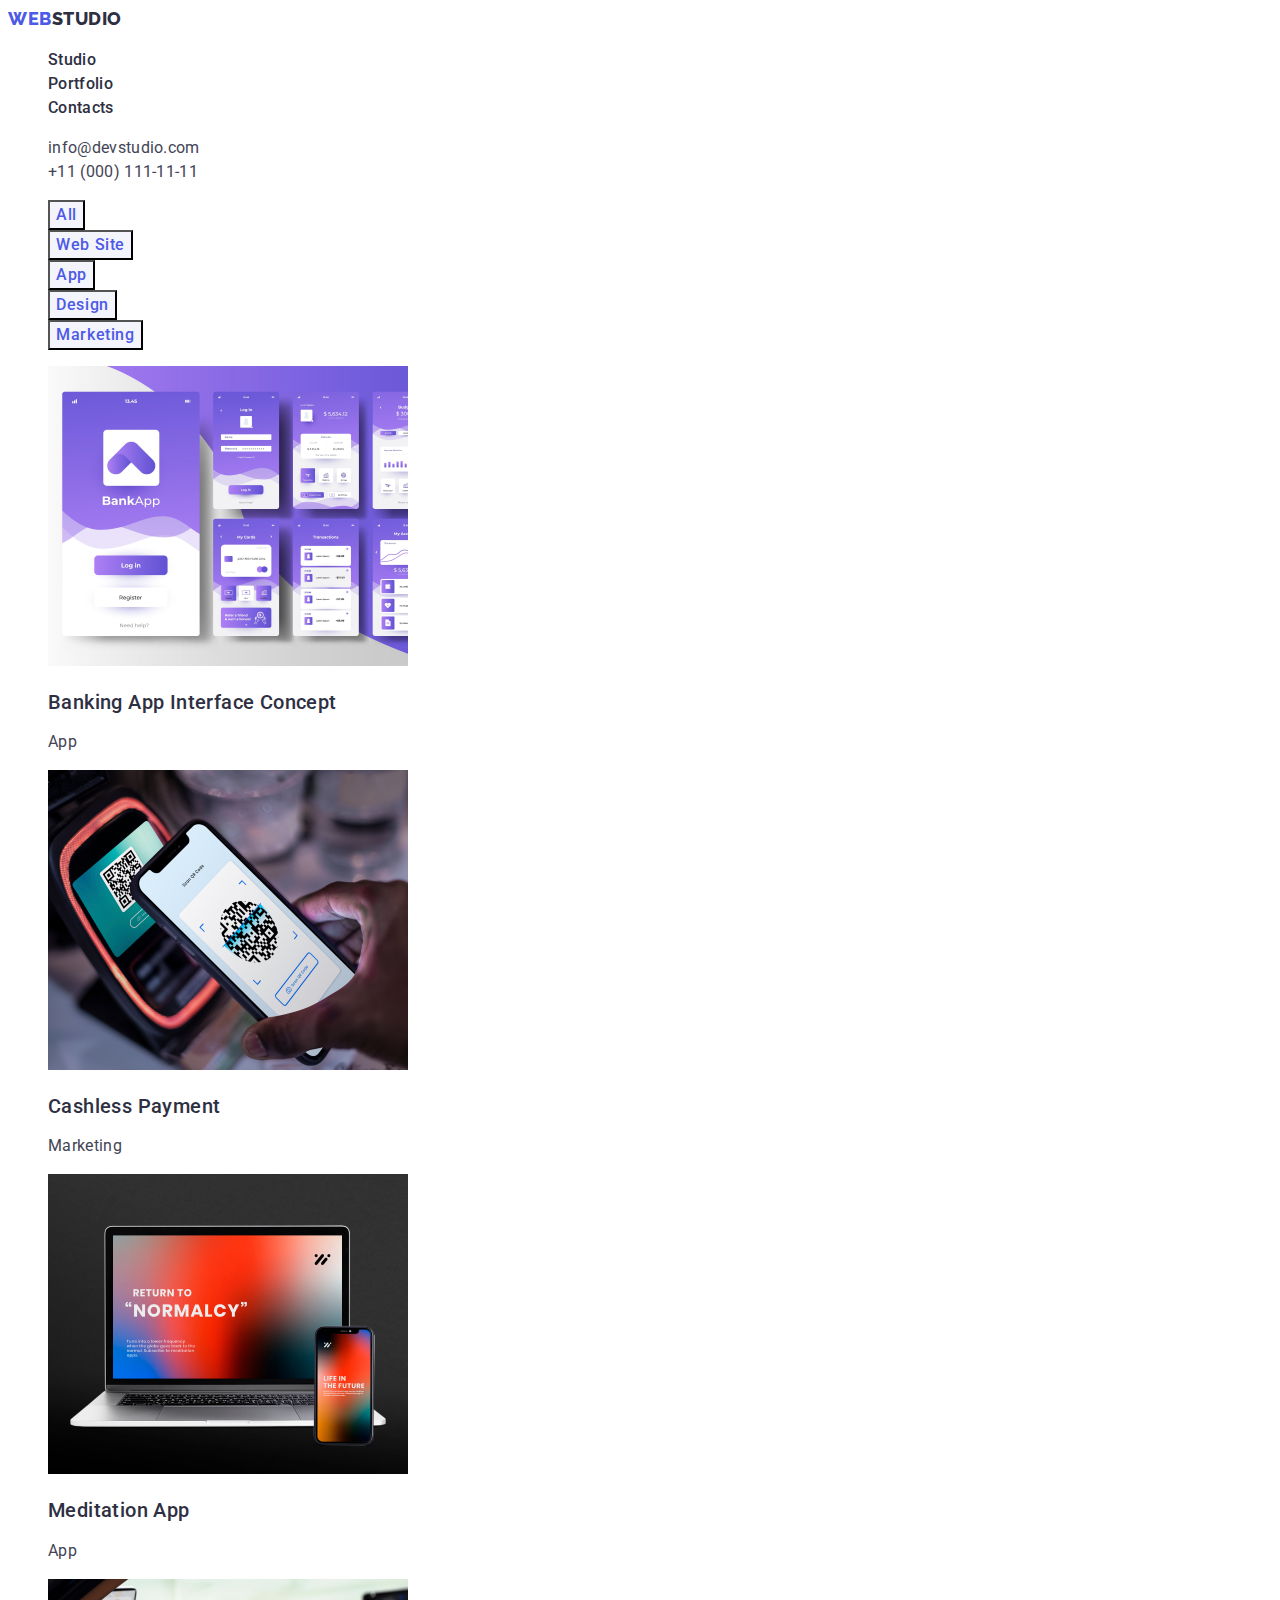
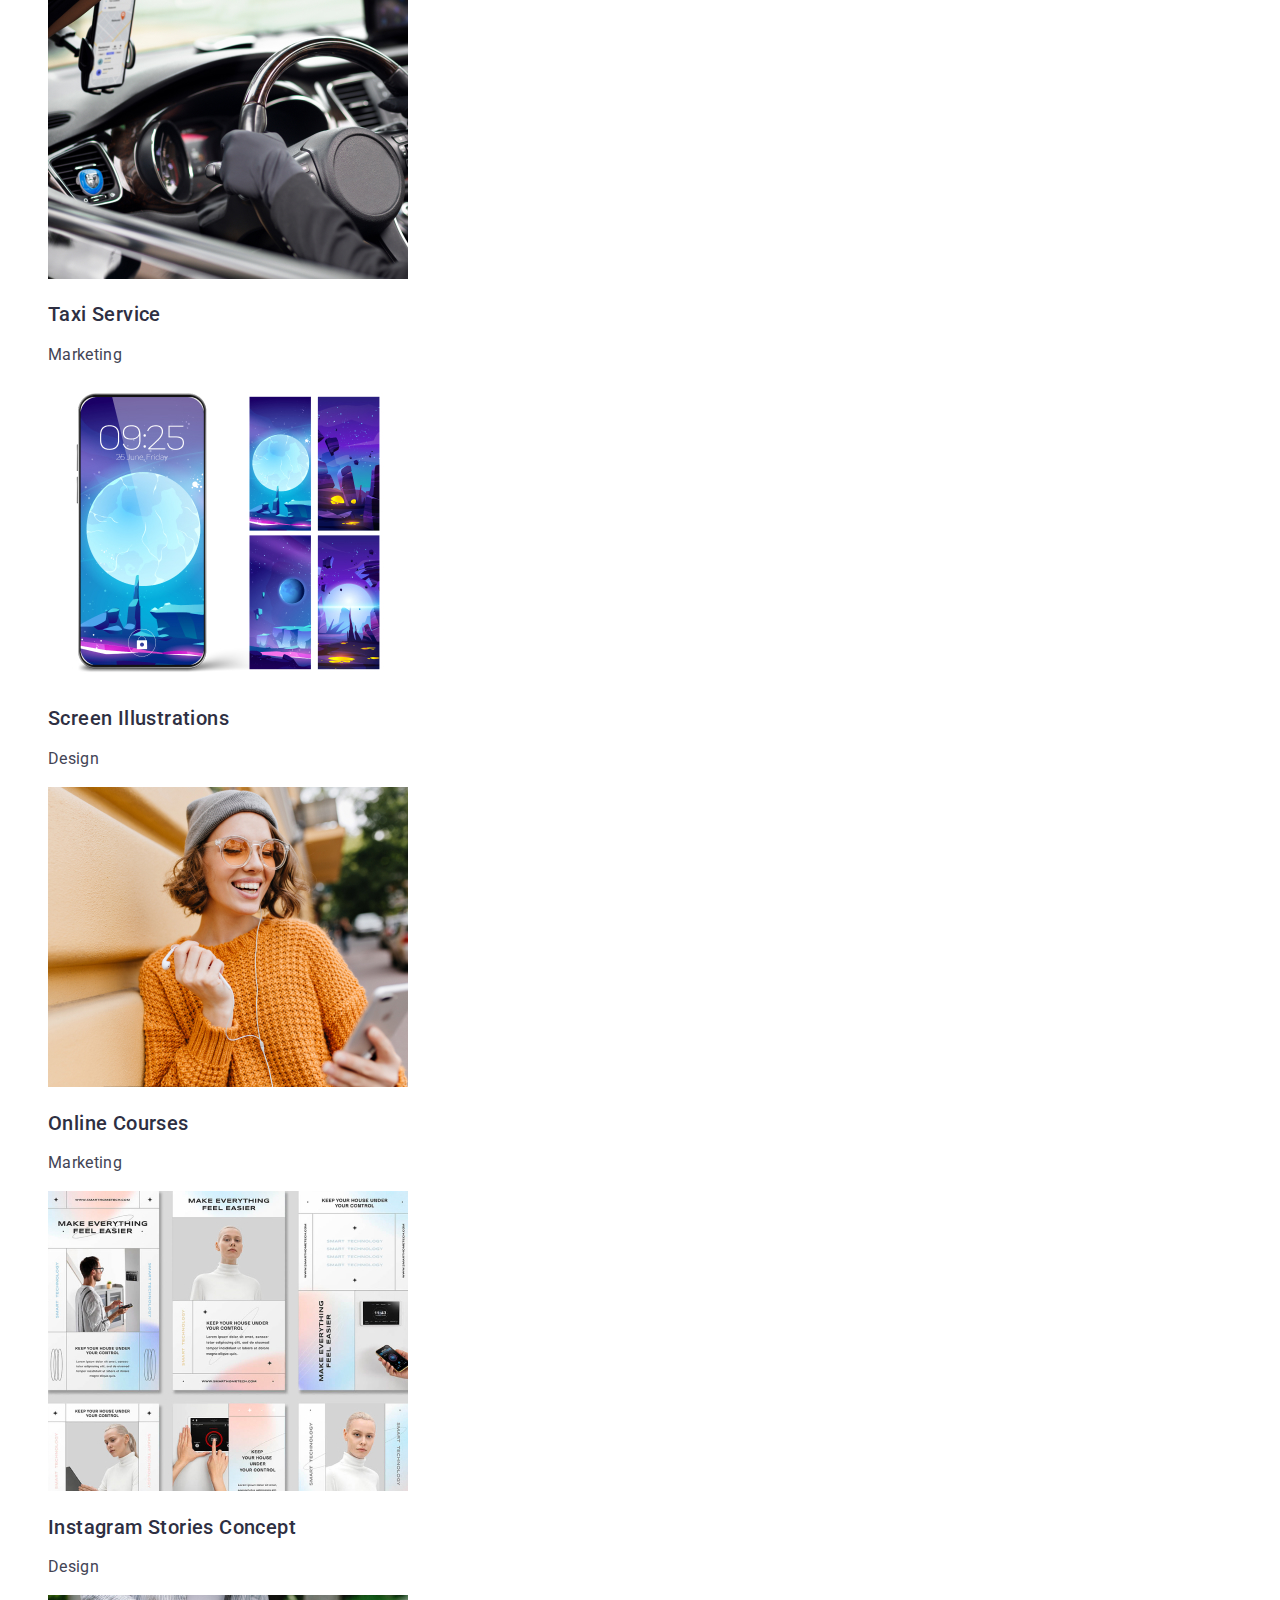
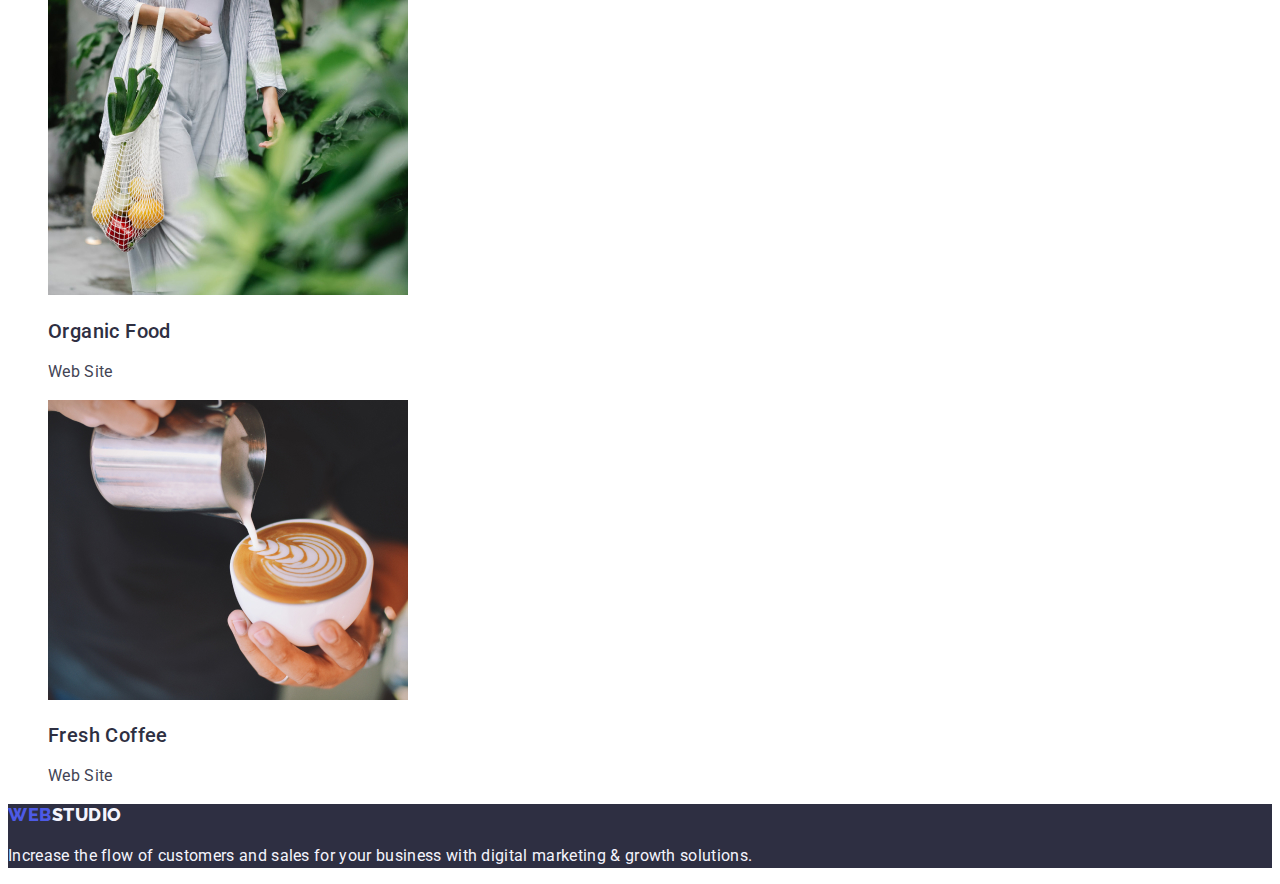
==== portfolio.html @ 681292bf "Initial commit" ====
<!DOCTYPE html>
<html lang="en">
  <head>
    <meta charset="UTF-8" />
    <meta http-equiv="X-UA-Compatible" content="IE=edge" />
    <meta name="viewport" content="width=device-width, initial-scale=1.0" />
    <title>Portfolio</title>
    <link rel="preconnect" href="https://fonts.googleapis.com" />
    <link rel="preconnect" href="https://fonts.gstatic.com" crossorigin />
    <link
      href="https://fonts.googleapis.com/css2?family=Raleway:wght@800&family=Roboto:wght@400;500;700&display=swap"
      rel="stylesheet"
    />
    <link rel="stylesheet" href="./css/styles.css" />
  </head>
  <body>
    <!-- Heder section -->
    <header class="header-section">
      <nav>
        <a class="link logo" href="./index.html">
          Web<span class="logo-color">Studio</span></a
        >
        <ul class="list">
          <li><a class="link nav-menu" href="./index.html">Studio</a></li>
          <li>
            <a class="link nav-menu" href="./portfolio.html">Portfolio</a>
          </li>
          <li><a class="link nav-menu" href="">Contacts</a></li>
        </ul>
      </nav>
      <address class="contacts">
        <ul class="list">
          <li>
            <a class="link contacts-link" href="mailto:info@devstudio.com"
              >info@devstudio.com</a
            >
          </li>
          <li>
            <a class="link contacts-link" href="tel:+110001111111"
              >+11 (000) 111-11-11</a
            >
          </li>
        </ul>
      </address>
    </header>
    <main>
      <section>
        <!-- Portfolio navigate -->
        <h1 hidden>Portfolio</h1>
        <ul class="list">
          <li><button class="btn" type="button">All</button></li>
          <li><button class="btn" type="button">Web Site</button></li>
          <li><button class="btn" type="button">App</button></li>
          <li><button class="btn" type="button">Design</button></li>
          <li><button class="btn" type="button">Marketing</button></li>
        </ul>
        <!-- Portfolio section 1 -->

        <ul class="list">
          <li class="portfolio-card">
            <a href="" class="link">
              <img
                src="./images/portfolio/banking-app.jpg"
                alt="Banking App Interface Concept"
                width="360"
                height="300"
              />
              <h2 class="text-sub">Banking App Interface Concept</h2>
              <p class="text-portfolio">App</p>
            </a>
          </li>
          <li class="portfolio-card">
            <a href="" class="link">
              <img
                src="./images/portfolio/cashless-payment.jpg"
                alt="Cashless Payment"
                width="360"
                height="300"
              />
              <h2 class="text-sub">Cashless Payment</h2>
              <p class="text-portfolio">Marketing</p>
            </a>
          </li>
          <li class="portfolio-card">
            <a href="" class="link">
              <img
                src="./images/portfolio/mediation-app.jpg"
                alt="Meditation App"
                width="360"
                height="300"
              />
              <h2 class="text-sub">Meditation App</h2>
              <p class="text-portfolio">App</p>
            </a>
          </li>

          <li class="portfolio-card">
            <a href="" class="link">
              <img
                src="./images/portfolio/taxi-service.jpg"
                alt="Taxi Service"
                width="360"
                height="300"
              />
              <h2 class="text-sub">Taxi Service</h2>
              <p class="text-portfolio">Marketing</p>
            </a>
          </li>
          <li class="portfolio-card">
            <a href="" class="link">
              <img
                src="./images/portfolio/screen-illustration.jpg"
                alt="Screen Illustrations"
                width="360"
                height="300"
              />
              <h2 class="text-sub">Screen Illustrations</h2>
              <p class="text-portfolio">Design</p>
            </a>
          </li>
          <li class="portfolio-card">
            <a href="" class="link">
              <img
                src="./images/portfolio/online-courses.jpg"
                alt="Online Courses"
                width="360"
                height="300"
              />
              <h2 class="text-sub">Online Courses</h2>
              <p class="text-portfolio">Marketing</p>
            </a>
          </li>

          <li class="portfolio-card">
            <a href="" class="link">
              <img
                src="./images/portfolio/instagram-concept.jpg"
                alt="Instagram Stories Concept"
                width="360"
                height="300"
              />
              <h2 class="text-sub">Instagram Stories Concept</h2>
              <p class="text-portfolio">Design</p>
            </a>
          </li>
          <li class="portfolio-card">
            <a href="" class="link">
              <img
                src="./images/portfolio/organic-food.jpg"
                alt="Organic Food"
                width="360"
                height="300"
              />
              <h2 class="text-sub">Organic Food</h2>
              <p class="text-portfolio">Web Site</p>
            </a>
          </li>
          <li class="portfolio-card">
            <a href="" class="link">
              <img
                src="./images/portfolio/fresh-coffee.jpg"
                alt="Fresh Coffee"
                width="360"
                height="300"
              />
              <h2 class="text-sub">Fresh Coffee</h2>
              <p class="text-portfolio">Web Site</p>
            </a>
          </li>
        </ul>
      </section>
    </main>
    <!-- Footer section -->
    <footer class="footer-section">
      <a class="link logo-footer" href="./index.html">
        Web<span class="logo-color-light">Studio</span></a
      >
      <p class="footer-text">
        Increase the flow of customers and sales for your business with digital
        marketing & growth solutions.
      </p>
    </footer>
  </body>
</html>
---- css/styles.css ----
:root {
  /* Colors */
  --color-iris: #4d5ae5;
  --color-ocean: #404bbf;
  --color-navy-blue: #2e2f42;
  --color-green: #31d0aa;
  --main-color-slate: #434455;
  --color-light-slate: #8e8f99;
  --color-cornflower: #e7e9fc;
  --color-cloud: #f4f4fd;
  --color-navy-blue-modal: #2e2f42;
  --color-grey: #2e2f42;
  --color-white: #ffffff;
  --color-dairy: #fcfcfc;
  /* Fonts */
  --main-font: "Roboto", sans-serif;
  --secondary-font: "Raleway", sans-serif;
  /* Others */
}
/* Basa styles */
body {
  font-family: var(--main-font);
  font-style: normal;
  font-weight: 400;
  font-size: 16px;
  line-height: 1.5;
  letter-spacing: 0.02em;
  color: var(--main-color-slate);
  background-color: var(--color-white);
}
.list {
  list-style: none;
}
.link,
.contacts {
  text-decoration: none;
  font-style: normal;
}
.logo {
  font-family: var(--secondary-font);

  font-weight: 800;
  font-size: 18px;
  line-height: 1.17;

  letter-spacing: 0.03em;
  text-transform: uppercase;
  color: var(--color-navy-blue);
}
.logo {
  color: var(--color-iris);
}
.logo-color {
  color: var(--color-navy-blue);
}

.text {
  font-weight: 700;
  font-size: 36px;
  line-height: 1.11;

  text-align: center;
  letter-spacing: 0.02em;
  text-transform: capitalize;

  color: var(--color-navy-blue);
}

.text-sub {
  font-weight: 500;
  font-size: 20px;
  line-height: 1.2;

  letter-spacing: 0.02em;

  color: var(--color-navy-blue);
}
/* Header styles */

.nav-menu {
  font-weight: 500;
  font-size: 16px;
  line-height: 1.5;
  letter-spacing: 0.02em;
  color: var(--color-navy-blue);
}
.nav-menu:hover,
.nav-menu:focus {
  color: var(--color-ocean);
}
.contacts-link {
  color: var(--main-color-slate);
}
.contacts-link:hover,
.contacts-link:focus {
  color: var(--color-ocean);
}
/* Hero section styles */
.hero {
  background-color: var(--color-navy-blue);
}
.main-title {
  font-weight: 700;
  font-size: 56px;
  line-height: 1.07;
  text-align: center;
  letter-spacing: 0.02em;
  color: var(--color-white);
}
.btn-main {
  font-family: "Roboto", sans-serif;

  font-weight: 500;
  font-size: 16px;
  line-height: 1.5;

  letter-spacing: 0.04em;

  color: var(--color-white);
  background: var(--color-iris);
  box-shadow: 0px 4px 4px rgba(0, 0, 0, 0.15);

  cursor: pointer;
}
.btn-main:hover,
.btn-main:focus {
  background-color: var(--color-ocean);
}
/* About section styles */

/* Gallery section styles */

/* Team section styles */
.team-section {
  background-color: var(--color-cloud);
}
.team-list {
  background-color: var(--color-white);
  box-shadow: 0px 1px 6px rgba(46, 47, 66, 0.08),
    0px 1px 1px rgba(46, 47, 66, 0.16), 0px 2px 1px rgba(46, 47, 66, 0.08);
}
/* Portfolio navigate styles */
.btn {
  background: var(--color-cloud);

  font-family: "Roboto", sans-serif;
  font-weight: 500;
  font-size: 16px;
  line-height: 1.5;

  text-align: center;
  letter-spacing: 0.04em;

  color: var(--color-iris);
}
.btn:hover,
.btn:focus {
  background: var(--color-ocean);
  box-shadow: 0px 3px 1px rgba(0, 0, 0, 0.1), 0px 2px 1px rgba(0, 0, 0, 0.08),
    0px 2px 2px rgba(0, 0, 0, 0.12);

  font-weight: 500;
  font-size: 16px;
  line-height: 1.5;

  text-align: center;
  letter-spacing: 0.04em;

  color: var(--color-white);
  cursor: pointer;
}
/* Portfolio sections styles */
.text-portfolio {
  font-size: 16px;
  line-height: 1.5;
  letter-spacing: 0.02em;
  color: var(--main-color-slate);
}
.portfolio-card {
  background: var(--color-white);
}
/* Footer section styles */
.footer-section {
  background-color: var(--color-navy-blue);
}
.logo-footer {
  font-family: "Raleway", sans-serif;

  font-weight: 800;
  font-size: 18px;
  line-height: 1.17;

  letter-spacing: 0.03em;
  text-transform: uppercase;

  color: var(--color-iris);
}
.footer-text,
.logo-color-light {
  color: var(--color-cloud);
}
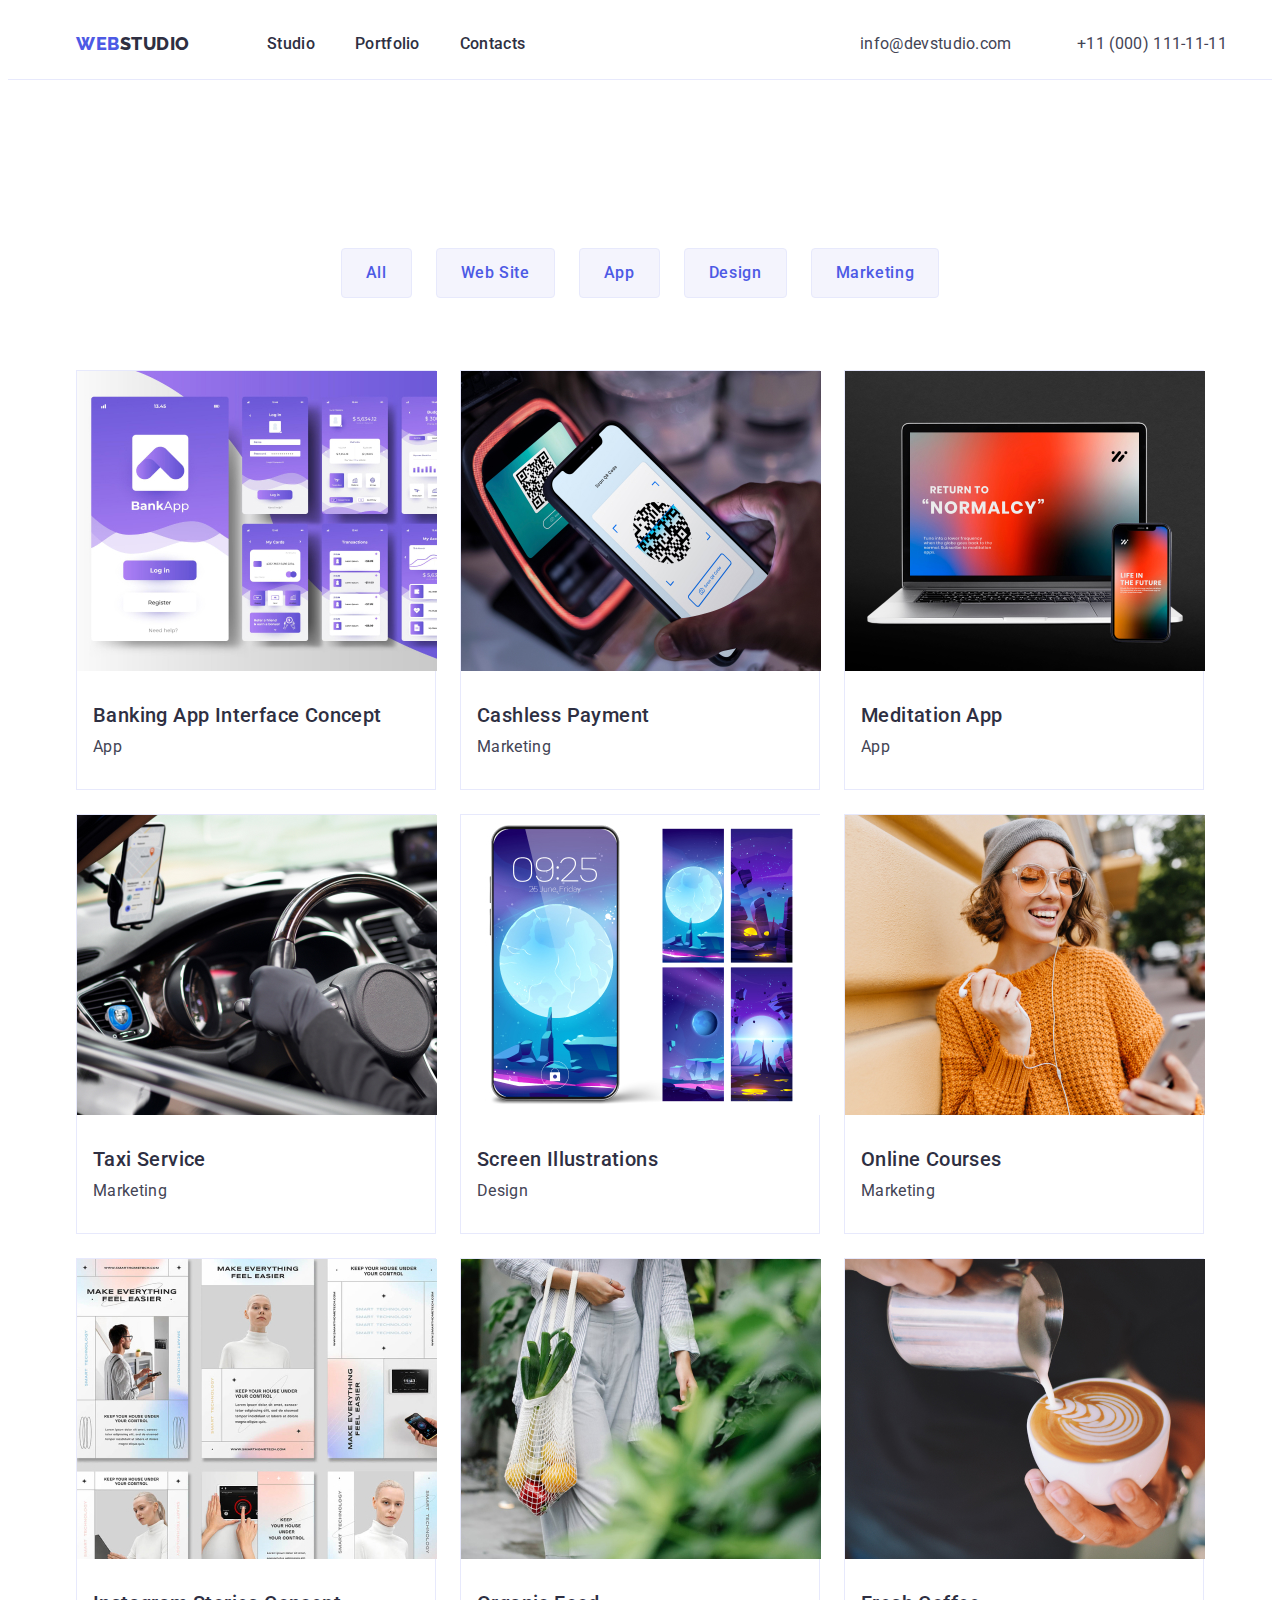
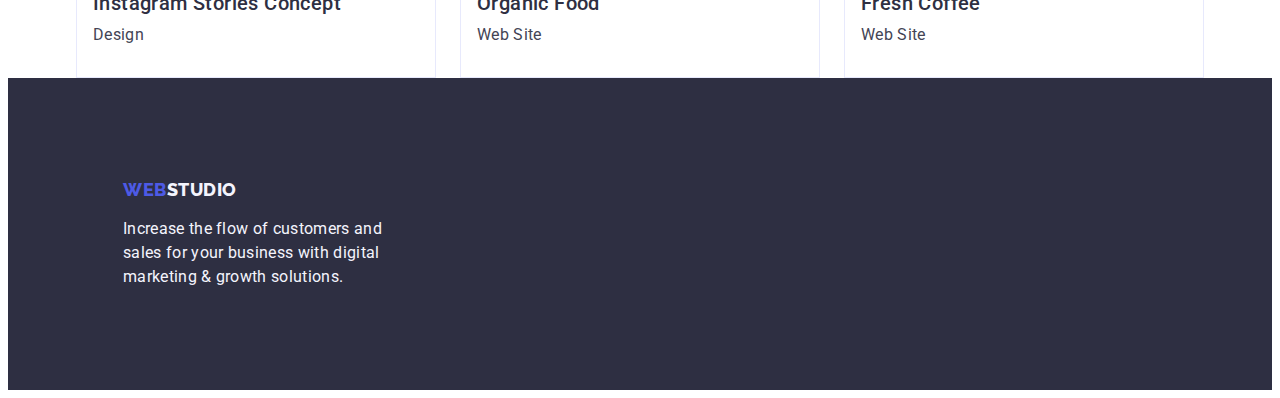
==== commit 14717510: "box.css" ====
--- a/portfolio.html
+++ b/portfolio.html
@@ -5,6 +5,13 @@
     <meta http-equiv="X-UA-Compatible" content="IE=edge" />
     <meta name="viewport" content="width=device-width, initial-scale=1.0" />
     <title>Portfolio</title>
+    <link
+      rel="stylesheet"
+      href="https://cdnjs.cloudflare.com/ajax/libs/modern-normalize/1.1.0/modern-normalize.min.css"
+      integrity="sha512-wpPYUAdjBVSE4KJnH1VR1HeZfpl1ub8YT/NKx4PuQ5NmX2tKuGu6U/JRp5y+Y8XG2tV+wKQpNHVUX03MfMFn9Q=="
+      crossorigin="anonymous"
+      referrerpolicy="no-referrer"
+    />
     <link rel="preconnect" href="https://fonts.googleapis.com" />
     <link rel="preconnect" href="https://fonts.gstatic.com" crossorigin />
     <link
@@ -16,169 +23,192 @@
   <body>
     <!-- Heder section -->
     <header class="header-section">
-      <nav>
-        <a class="link logo" href="./index.html">
-          Web<span class="logo-color">Studio</span></a
-        >
-        <ul class="list">
-          <li><a class="link nav-menu" href="./index.html">Studio</a></li>
-          <li>
-            <a class="link nav-menu" href="./portfolio.html">Portfolio</a>
-          </li>
-          <li><a class="link nav-menu" href="">Contacts</a></li>
-        </ul>
-      </nav>
-      <address class="contacts">
-        <ul class="list">
-          <li>
-            <a class="link contacts-link" href="mailto:info@devstudio.com"
-              >info@devstudio.com</a
-            >
-          </li>
-          <li>
-            <a class="link contacts-link" href="tel:+110001111111"
-              >+11 (000) 111-11-11</a
-            >
-          </li>
-        </ul>
-      </address>
+      <div class="container heder-container">
+        <nav class="navigation">
+          <a class="link logo" href="./index.html">
+            Web<span class="logo-color">Studio</span></a
+          >
+          <ul class="list nav-list">
+            <li><a class="link nav-menu" href="./index.html">Studio</a></li>
+            <li>
+              <a class="link nav-menu" href="./portfolio.html">Portfolio</a>
+            </li>
+            <li><a class="link nav-menu" href="">Contacts</a></li>
+          </ul>
+        </nav>
+        <address class="contacts">
+          <ul class="list">
+            <li>
+              <a
+                class="link contacts-link mail"
+                href="mailto:info@devstudio.com"
+                >info@devstudio.com</a
+              >
+            </li>
+            <li>
+              <a class="link contacts-link phone" href="tel:+110001111111"
+                >+11 (000) 111-11-11</a
+              >
+            </li>
+          </ul>
+        </address>
+      </div>
     </header>
     <main>
       <section>
         <!-- Portfolio navigate -->
-        <h1 hidden>Portfolio</h1>
-        <ul class="list">
-          <li><button class="btn" type="button">All</button></li>
-          <li><button class="btn" type="button">Web Site</button></li>
-          <li><button class="btn" type="button">App</button></li>
-          <li><button class="btn" type="button">Design</button></li>
-          <li><button class="btn" type="button">Marketing</button></li>
-        </ul>
-        <!-- Portfolio section 1 -->
-
-        <ul class="list">
-          <li class="portfolio-card">
-            <a href="" class="link">
-              <img
-                src="./images/portfolio/banking-app.jpg"
-                alt="Banking App Interface Concept"
-                width="360"
-                height="300"
-              />
-              <h2 class="text-sub">Banking App Interface Concept</h2>
-              <p class="text-portfolio">App</p>
-            </a>
-          </li>
-          <li class="portfolio-card">
-            <a href="" class="link">
-              <img
-                src="./images/portfolio/cashless-payment.jpg"
-                alt="Cashless Payment"
-                width="360"
-                height="300"
-              />
-              <h2 class="text-sub">Cashless Payment</h2>
-              <p class="text-portfolio">Marketing</p>
-            </a>
-          </li>
-          <li class="portfolio-card">
-            <a href="" class="link">
-              <img
-                src="./images/portfolio/mediation-app.jpg"
-                alt="Meditation App"
-                width="360"
-                height="300"
-              />
-              <h2 class="text-sub">Meditation App</h2>
-              <p class="text-portfolio">App</p>
-            </a>
-          </li>
-
-          <li class="portfolio-card">
-            <a href="" class="link">
-              <img
-                src="./images/portfolio/taxi-service.jpg"
-                alt="Taxi Service"
-                width="360"
-                height="300"
-              />
-              <h2 class="text-sub">Taxi Service</h2>
-              <p class="text-portfolio">Marketing</p>
-            </a>
-          </li>
-          <li class="portfolio-card">
-            <a href="" class="link">
-              <img
-                src="./images/portfolio/screen-illustration.jpg"
-                alt="Screen Illustrations"
-                width="360"
-                height="300"
-              />
-              <h2 class="text-sub">Screen Illustrations</h2>
-              <p class="text-portfolio">Design</p>
-            </a>
-          </li>
-          <li class="portfolio-card">
-            <a href="" class="link">
-              <img
-                src="./images/portfolio/online-courses.jpg"
-                alt="Online Courses"
-                width="360"
-                height="300"
-              />
-              <h2 class="text-sub">Online Courses</h2>
-              <p class="text-portfolio">Marketing</p>
-            </a>
-          </li>
-
-          <li class="portfolio-card">
-            <a href="" class="link">
-              <img
-                src="./images/portfolio/instagram-concept.jpg"
-                alt="Instagram Stories Concept"
-                width="360"
-                height="300"
-              />
-              <h2 class="text-sub">Instagram Stories Concept</h2>
-              <p class="text-portfolio">Design</p>
-            </a>
-          </li>
-          <li class="portfolio-card">
-            <a href="" class="link">
-              <img
-                src="./images/portfolio/organic-food.jpg"
-                alt="Organic Food"
-                width="360"
-                height="300"
-              />
-              <h2 class="text-sub">Organic Food</h2>
-              <p class="text-portfolio">Web Site</p>
-            </a>
-          </li>
-          <li class="portfolio-card">
-            <a href="" class="link">
-              <img
-                src="./images/portfolio/fresh-coffee.jpg"
-                alt="Fresh Coffee"
-                width="360"
-                height="300"
-              />
-              <h2 class="text-sub">Fresh Coffee</h2>
-              <p class="text-portfolio">Web Site</p>
-            </a>
-          </li>
-        </ul>
+        <div class="container">
+          <h1 hidden>Portfolio</h1>
+          <ul class="list buttons-group">
+            <li><button class="btn" type="button">All</button></li>
+            <li><button class="btn" type="button">Web Site</button></li>
+            <li><button class="btn" type="button">App</button></li>
+            <li><button class="btn" type="button">Design</button></li>
+            <li><button class="btn" type="button">Marketing</button></li>
+          </ul>
+          <!-- Portfolio section 1 -->
+          <ul class="list card-set">
+            <li class="portfolio-card">
+              <a href="" class="link">
+                <img
+                  src="./images/portfolio/banking-app.jpg"
+                  alt="Banking App Interface Concept"
+                  width="360"
+                  height="300"
+                />
+                <div class="portfolio-item">
+                  <h2 class="text-sub">Banking App Interface Concept</h2>
+                  <p class="text-portfolio">App</p>
+                </div>
+              </a>
+            </li>
+            <li class="portfolio-card">
+              <a href="" class="link">
+                <img
+                  src="./images/portfolio/cashless-payment.jpg"
+                  alt="Cashless Payment"
+                  width="360"
+                  height="300"
+                />
+                <div class="portfolio-item">
+                  <h2 class="text-sub">Cashless Payment</h2>
+                  <p class="text-portfolio">Marketing</p>
+                </div>
+              </a>
+            </li>
+            <li class="portfolio-card">
+              <a href="" class="link">
+                <img
+                  src="./images/portfolio/mediation-app.jpg"
+                  alt="Meditation App"
+                  width="360"
+                  height="300"
+                />
+                <div class="portfolio-item">
+                  <h2 class="text-sub">Meditation App</h2>
+                  <p class="text-portfolio">App</p>
+                </div>
+              </a>
+            </li>
+            <li class="portfolio-card">
+              <a href="" class="link">
+                <img
+                  src="./images/portfolio/taxi-service.jpg"
+                  alt="Taxi Service"
+                  width="360"
+                  height="300"
+                />
+                <div class="portfolio-item">
+                  <h2 class="text-sub">Taxi Service</h2>
+                  <p class="text-portfolio">Marketing</p>
+                </div>
+              </a>
+            </li>
+            <li class="portfolio-card">
+              <a href="" class="link">
+                <img
+                  src="./images/portfolio/screen-illustration.jpg"
+                  alt="Screen Illustrations"
+                  width="360"
+                  height="300"
+                />
+                <div class="portfolio-item">
+                  <h2 class="text-sub">Screen Illustrations</h2>
+                  <p class="text-portfolio">Design</p>
+                </div>
+              </a>
+            </li>
+            <li class="portfolio-card">
+              <a href="" class="link">
+                <img
+                  src="./images/portfolio/online-courses.jpg"
+                  alt="Online Courses"
+                  width="360"
+                  height="300"
+                />
+                <div class="portfolio-item">
+                  <h2 class="text-sub">Online Courses</h2>
+                  <p class="text-portfolio">Marketing</p>
+                </div>
+              </a>
+            </li>
+            <li class="portfolio-card">
+              <a href="" class="link">
+                <img
+                  src="./images/portfolio/instagram-concept.jpg"
+                  alt="Instagram Stories Concept"
+                  width="360"
+                  height="300"
+                />
+                <div class="portfolio-item">
+                  <h2 class="text-sub">Instagram Stories Concept</h2>
+                  <p class="text-portfolio">Design</p>
+                </div>
+              </a>
+            </li>
+            <li class="portfolio-card">
+              <a href="" class="link">
+                <img
+                  src="./images/portfolio/organic-food.jpg"
+                  alt="Organic Food"
+                  width="360"
+                  height="300"
+                />
+                <div class="portfolio-item">
+                  <h2 class="text-sub">Organic Food</h2>
+                  <p class="text-portfolio">Web Site</p>
+                </div>
+              </a>
+            </li>
+            <li class="portfolio-card">
+              <a href="" class="link">
+                <img
+                  src="./images/portfolio/fresh-coffee.jpg"
+                  alt="Fresh Coffee"
+                  width="360"
+                  height="300"
+                />
+                <div class="portfolio-item">
+                  <h2 class="text-sub">Fresh Coffee</h2>
+                  <p class="text-portfolio">Web Site</p>
+                </div>
+              </a>
+            </li>
+          </ul>
+        </div>
       </section>
     </main>
     <!-- Footer section -->
     <footer class="footer-section">
-      <a class="link logo-footer" href="./index.html">
-        Web<span class="logo-color-light">Studio</span></a
-      >
-      <p class="footer-text">
-        Increase the flow of customers and sales for your business with digital
-        marketing & growth solutions.
-      </p>
+      <div class="container">
+        <a class="link logo-footer" href="./index.html">
+          Web<span class="logo-color-light">Studio</span></a
+        >
+        <p class="footer-text">
+          Increase the flow of customers and sales for your business with
+          digital marketing & growth solutions.
+        </p>
+      </div>
     </footer>
   </body>
 </html>
--- a/css/styles.css
+++ b/css/styles.css
@@ -1,3 +1,11 @@
+html {
+  box-sizing: border-box;
+}
+*,
+*::before,
+*::after {
+  box-sizing: inherit;
+}
 :root {
   /* Colors */
   --color-iris: #4d5ae5;
@@ -16,6 +24,8 @@
   --main-font: "Roboto", sans-serif;
   --secondary-font: "Raleway", sans-serif;
   /* Others */
+  --indent: 24px;
+  --items: 4;
 }
 /* Basa styles */
 body {
@@ -28,13 +38,45 @@
   color: var(--main-color-slate);
   background-color: var(--color-white);
 }
+h1,
+h2,
+h3,
+h4,
+h5,
+h6,
+p {
+  margin: 0;
+}
+img {
+  display: block;
+}
 .list {
   list-style: none;
+  padding: 0;
+  margin: 0;
+  display: flex;
+  gap: 24px;
 }
 .link,
 .contacts {
   text-decoration: none;
   font-style: normal;
+  display: block;
+}
+button {
+  cursor: pointer;
+}
+.header-section {
+  border-bottom: 1px solid var(--color-cornflower);
+  height: 72px;
+}
+.heder-container {
+  display: flex;
+  align-items: center;
+}
+.navigation {
+  display: flex;
+  align-items: center;
 }
 .logo {
   font-family: var(--secondary-font);
@@ -45,15 +87,18 @@
 
   letter-spacing: 0.03em;
   text-transform: uppercase;
-  color: var(--color-navy-blue);
-}
-.logo {
   color: var(--color-iris);
+  width: 115px;
+  margin-top: 22px 0 26px 0;
 }
 .logo-color {
   color: var(--color-navy-blue);
 }
-
+.container {
+  width: 1158px;
+  padding: 0 15px;
+  margin: 0 auto;
+}
 .text {
   font-weight: 700;
   font-size: 36px;
@@ -64,6 +109,7 @@
   text-transform: capitalize;
 
   color: var(--color-navy-blue);
+  margin-bottom: 72px;
 }
 
 .text-sub {
@@ -74,9 +120,15 @@
   letter-spacing: 0.02em;
 
   color: var(--color-navy-blue);
+  margin-bottom: 8px;
 }
 /* Header styles */
-
+.nav-list {
+  width: 261px;
+  height: 24px;
+  margin: 24px 0 24px 76px;
+  gap: 40px;
+}
 .nav-menu {
   font-weight: 500;
   font-size: 16px;
@@ -95,9 +147,24 @@
 .contacts-link:focus {
   color: var(--color-ocean);
 }
+.mail {
+  width: 153px;
+  height: 24px;
+  margin: 24px 0 24px 332px;
+}
+.phone {
+  width: 151px;
+  height: 24px;
+  margin: 24px 0 24px 40px;
+}
 /* Hero section styles */
 .hero {
   background-color: var(--color-navy-blue);
+  height: 600px;
+  margin-bottom: 120px;
+}
+.hero-container {
+  padding: 188px 0;
 }
 .main-title {
   font-weight: 700;
@@ -106,40 +173,79 @@
   text-align: center;
   letter-spacing: 0.02em;
   color: var(--color-white);
+  width: 496px;
+
+  margin: 0 auto;
+  margin-bottom: 48px;
 }
 .btn-main {
   font-family: "Roboto", sans-serif;
-
-  font-weight: 500;
-  font-size: 16px;
-  line-height: 1.5;
-
+  font-weight: 500;
+  font-size: 16px;
+  line-height: 1.5;
   letter-spacing: 0.04em;
-
   color: var(--color-white);
   background: var(--color-iris);
   box-shadow: 0px 4px 4px rgba(0, 0, 0, 0.15);
-
   cursor: pointer;
+
+  min-width: 169px;
+  min-height: 56px;
+  padding: 16px 32px;
+  border-radius: 4px;
+  display: flex;
+  flex-direction: row;
+  align-items: flex-start;
+  gap: 10px;
+  margin: 0 auto;
 }
 .btn-main:hover,
 .btn-main:focus {
   background-color: var(--color-ocean);
 }
 /* About section styles */
-
+.section {
+  padding-bottom: 120px;
+}
 /* Gallery section styles */
 
 /* Team section styles */
 .team-section {
   background-color: var(--color-cloud);
+  padding-top: 120px;
+}
+.card-set {
+    display: flex;
+  flex-wrap: wrap;
+  gap: var(--indent);
+  
 }
 .team-list {
   background-color: var(--color-white);
   box-shadow: 0px 1px 6px rgba(46, 47, 66, 0.08),
     0px 1px 1px rgba(46, 47, 66, 0.16), 0px 2px 1px rgba(46, 47, 66, 0.08);
-}
+  border-radius: 0px 0px 4px 4px;
+  padding: 0px 0px 32px;
+flex-basis: calc: (100% - var(--indent) * var(--items)-1) / var(--items);
+
+}
+ 
+.team-information {
+  margin: 32px 16px 0;
+  display: flex;
+flex-direction: column;
+justify-content: center;
+align-items: center;
+}
+
 /* Portfolio navigate styles */
+.buttons-group {
+   display: flex;
+flex-direction: row;
+justify-content: center;
+align-items: center;
+padding: 168px 0 72px;
+}
 .btn {
   background: var(--color-cloud);
 
@@ -152,6 +258,11 @@
   letter-spacing: 0.04em;
 
   color: var(--color-iris);
+  
+padding: 12px 24px;
+border: 1px solid var(--color-cornflower);
+border-radius: 4px;
+
 }
 .btn:hover,
 .btn:focus {
@@ -178,6 +289,13 @@
 }
 .portfolio-card {
   background: var(--color-white);
+  flex-basis: calc: (100% - var(--indent) * var(--items)-1) / var(--items);
+width: 360px;
+height: 420px;
+border: 1px solid #E7E9FC;
+}
+.portfolio-item {
+  padding: 32px 0 32px 16px;
 }
 /* Footer section styles */
 .footer-section {
@@ -199,3 +317,16 @@
 .logo-color-light {
   color: var(--color-cloud);
 }
+.footer-section {
+  height: 312px;
+  display: flex;
+flex-direction: row;
+align-items: center;
+  padding: 0 100px;
+}
+.logo-footer {
+  margin-bottom: 16px;
+}
+.footer-text {
+  width: 264px;
+}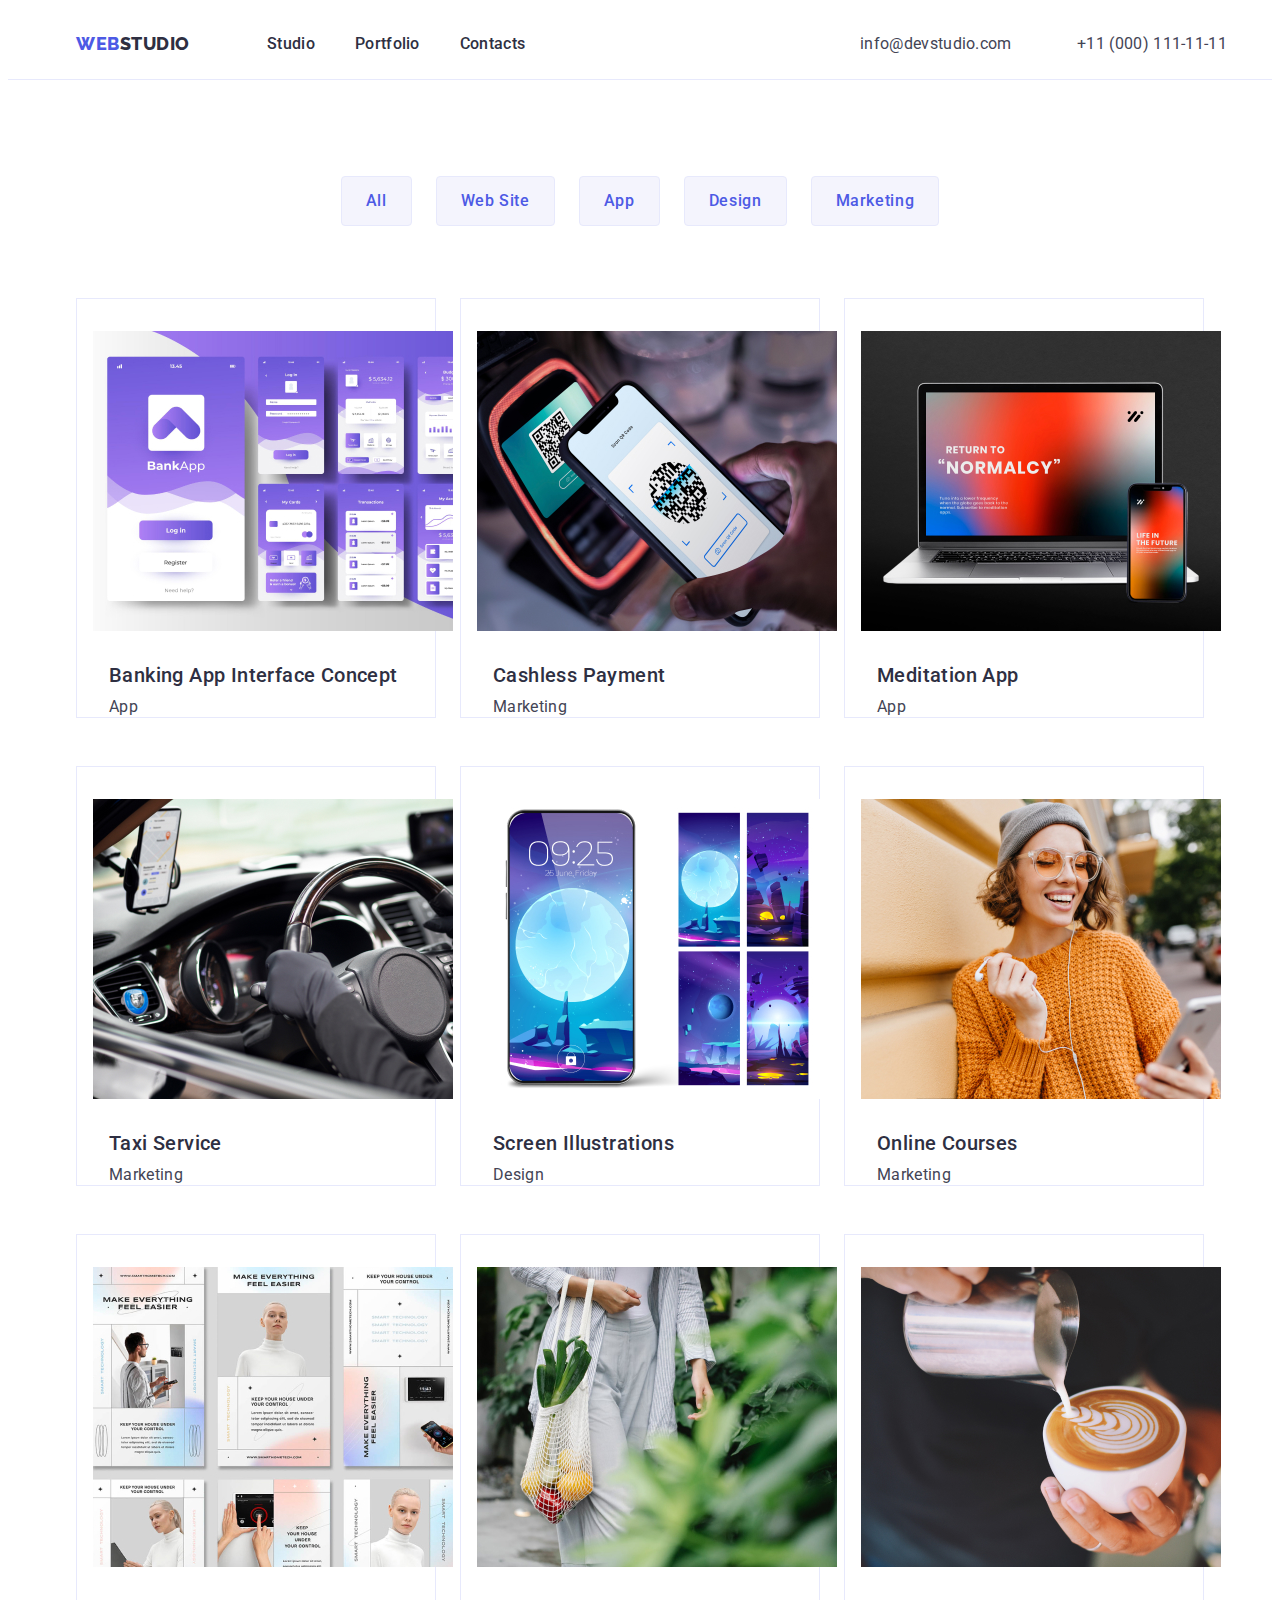
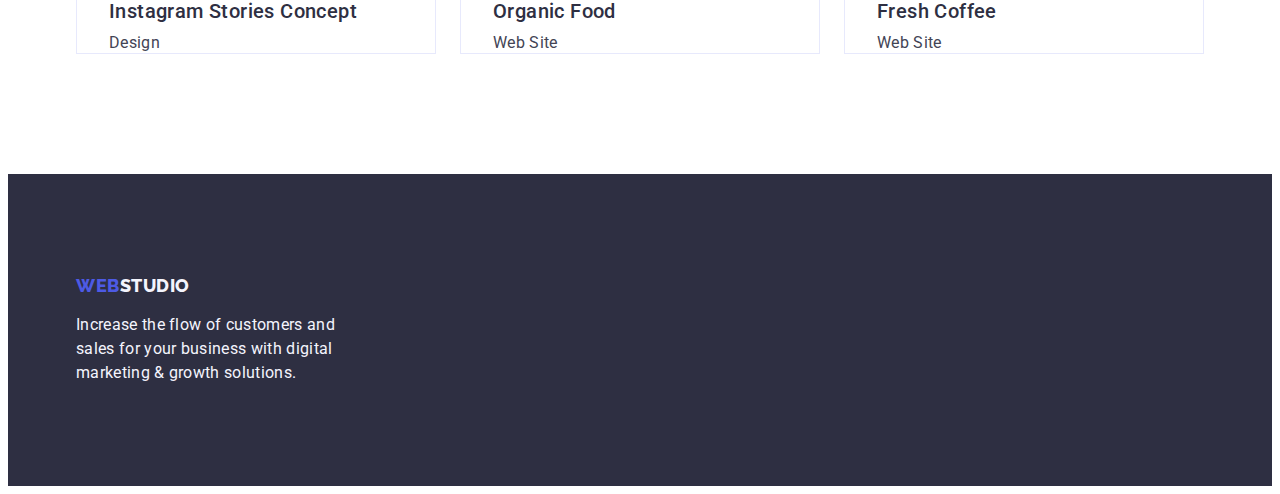
==== commit 90515ae2: "box-styles.css" ====
--- a/portfolio.html
+++ b/portfolio.html
@@ -55,7 +55,7 @@
       </div>
     </header>
     <main>
-      <section>
+      <section class="portfolio-section">
         <!-- Portfolio navigate -->
         <div class="container">
           <h1 hidden>Portfolio</h1>
--- a/css/styles.css
+++ b/css/styles.css
@@ -57,6 +57,8 @@
   display: flex;
   gap: 24px;
 }
+.about-list {
+  flex-basis: calc: (100% - var(--indent) * var(--items)-1) / var(--items);}
 .link,
 .contacts {
   text-decoration: none;
@@ -89,7 +91,8 @@
   text-transform: uppercase;
   color: var(--color-iris);
   width: 115px;
-  margin-top: 22px 0 26px 0;
+  padding: 24px 0;
+  margin-right: 76px;
 }
 .logo-color {
   color: var(--color-navy-blue);
@@ -126,7 +129,7 @@
 .nav-list {
   width: 261px;
   height: 24px;
-  margin: 24px 0 24px 76px;
+  margin: 24px 0;
   gap: 40px;
 }
 .nav-menu {
@@ -135,6 +138,7 @@
   line-height: 1.5;
   letter-spacing: 0.02em;
   color: var(--color-navy-blue);
+  margin-right: 0;
 }
 .nav-menu:hover,
 .nav-menu:focus {
@@ -161,11 +165,9 @@
 .hero {
   background-color: var(--color-navy-blue);
   height: 600px;
-  margin-bottom: 120px;
-}
-.hero-container {
-  padding: 188px 0;
-}
+    padding: 188px 0;
+}
+
 .main-title {
   font-weight: 700;
   font-size: 56px;
@@ -173,7 +175,7 @@
   text-align: center;
   letter-spacing: 0.02em;
   color: var(--color-white);
-  width: 496px;
+  max-width: 496px;
 
   margin: 0 auto;
   margin-bottom: 48px;
@@ -189,14 +191,13 @@
   box-shadow: 0px 4px 4px rgba(0, 0, 0, 0.15);
   cursor: pointer;
 
+  display: block;
   min-width: 169px;
-  min-height: 56px;
+  height: 56px;
   padding: 16px 32px;
   border-radius: 4px;
-  display: flex;
-  flex-direction: row;
-  align-items: flex-start;
-  gap: 10px;
+  border: none;
+
   margin: 0 auto;
 }
 .btn-main:hover,
@@ -205,19 +206,23 @@
 }
 /* About section styles */
 .section {
-  padding-bottom: 120px;
+  padding: 120px 0;
 }
 /* Gallery section styles */
-
+.gallery-images {
+
+}
 /* Team section styles */
 .team-section {
   background-color: var(--color-cloud);
   padding-top: 120px;
 }
+
 .card-set {
     display: flex;
   flex-wrap: wrap;
   gap: var(--indent);
+  row-gap: 48px;
   
 }
 .team-list {
@@ -231,20 +236,20 @@
 }
  
 .team-information {
-  margin: 32px 16px 0;
+padding: 32px 16px;
   display: flex;
 flex-direction: column;
 justify-content: center;
-align-items: center;
-}
-
-/* Portfolio navigate styles */
+text-align: center;
+}
+
+/* /* Portfolio navigate styles */
 .buttons-group {
    display: flex;
 flex-direction: row;
 justify-content: center;
 align-items: center;
-padding: 168px 0 72px;
+margin-bottom: 72px;
 }
 .btn {
   background: var(--color-cloud);
@@ -279,8 +284,12 @@
 
   color: var(--color-white);
   cursor: pointer;
+  border: 1px solid transparent;
 }
 /* Portfolio sections styles */
+.portfolio-section {
+  padding: 96px 0 120px;
+}
 .text-portfolio {
   font-size: 16px;
   line-height: 1.5;
@@ -293,6 +302,7 @@
 width: 360px;
 height: 420px;
 border: 1px solid #E7E9FC;
+padding: 32px 16px;
 }
 .portfolio-item {
   padding: 32px 0 32px 16px;
@@ -322,10 +332,11 @@
   display: flex;
 flex-direction: row;
 align-items: center;
-  padding: 0 100px;
+  padding: 100px 0;
 }
 .logo-footer {
   margin-bottom: 16px;
+  display: inline-block; 
 }
 .footer-text {
   width: 264px;
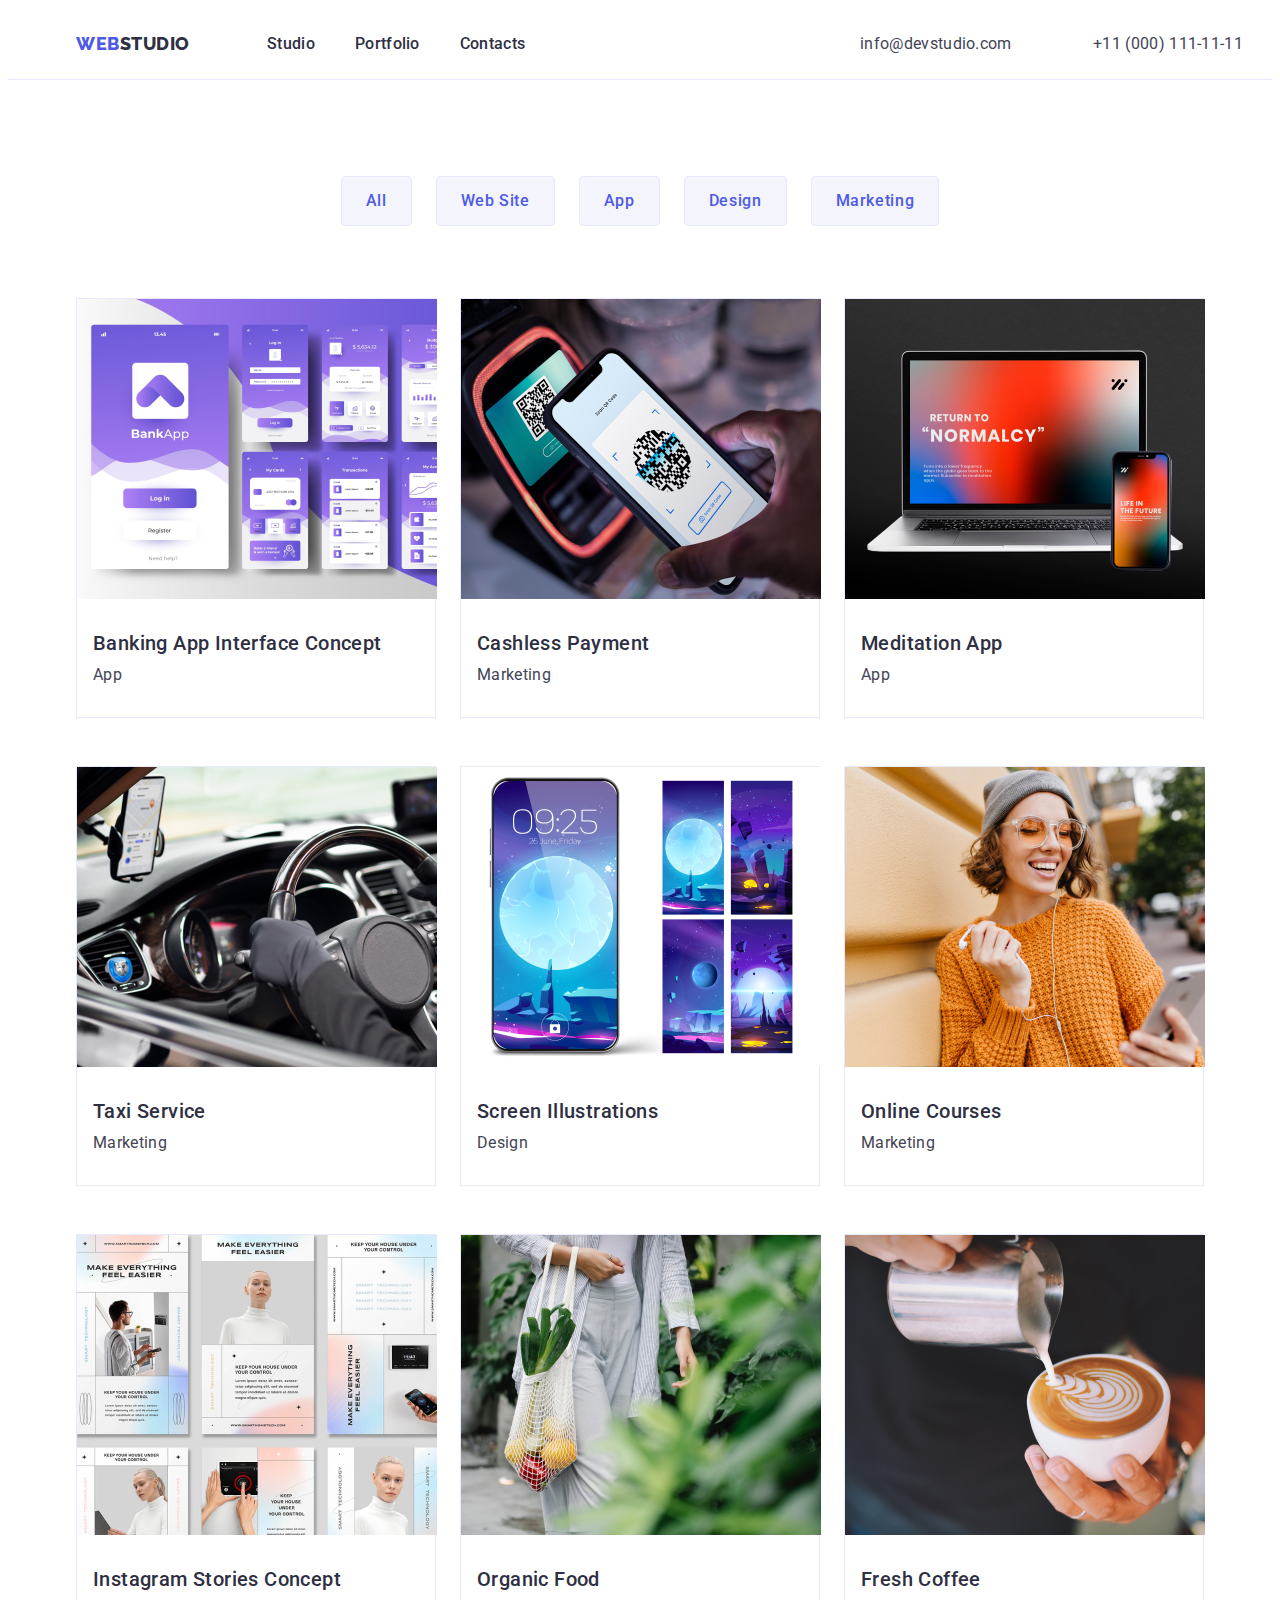
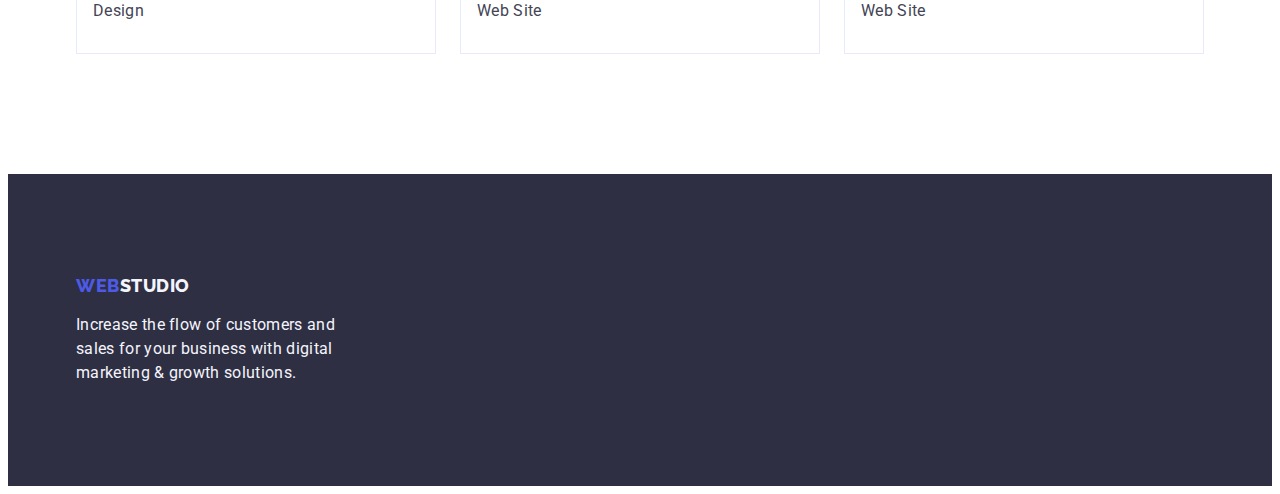
==== commit 6d6ffcb0: "container-styles.css" ====
--- a/portfolio.html
+++ b/portfolio.html
@@ -37,7 +37,7 @@
           </ul>
         </nav>
         <address class="contacts">
-          <ul class="list">
+          <ul class="list contacts-list">
             <li>
               <a
                 class="link contacts-link mail"
--- a/css/styles.css
+++ b/css/styles.css
@@ -58,7 +58,8 @@
   gap: 24px;
 }
 .about-list {
-  flex-basis: calc: (100% - var(--indent) * var(--items)-1) / var(--items);}
+  flex-basis: calc((100% - (var(--items) -1) * var(--indent)) / var(--items));
+}
 .link,
 .contacts {
   text-decoration: none;
@@ -128,8 +129,8 @@
 /* Header styles */
 .nav-list {
   width: 261px;
-  height: 24px;
-  margin: 24px 0;
+
+  padding: 24px 0;
   gap: 40px;
 }
 .nav-menu {
@@ -143,6 +144,9 @@
 .nav-menu:hover,
 .nav-menu:focus {
   color: var(--color-ocean);
+}
+.contacts-list {
+  gap: 40px;
 }
 .contacts-link {
   color: var(--main-color-slate);
@@ -165,7 +169,7 @@
 .hero {
   background-color: var(--color-navy-blue);
   height: 600px;
-    padding: 188px 0;
+  padding: 188px 0;
 }
 
 .main-title {
@@ -209,9 +213,7 @@
   padding: 120px 0;
 }
 /* Gallery section styles */
-.gallery-images {
-
-}
+
 /* Team section styles */
 .team-section {
   background-color: var(--color-cloud);
@@ -219,11 +221,11 @@
 }
 
 .card-set {
-    display: flex;
+  display: flex;
   flex-wrap: wrap;
   gap: var(--indent);
+  gap: 24px;
   row-gap: 48px;
-  
 }
 .team-list {
   background-color: var(--color-white);
@@ -231,25 +233,24 @@
     0px 1px 1px rgba(46, 47, 66, 0.16), 0px 2px 1px rgba(46, 47, 66, 0.08);
   border-radius: 0px 0px 4px 4px;
   padding: 0px 0px 32px;
-flex-basis: calc: (100% - var(--indent) * var(--items)-1) / var(--items);
-
-}
- 
+  flex-basis: calc((100% - var(--indent) * (var(--items) -1)) / var(--items));
+}
+
 .team-information {
-padding: 32px 16px;
-  display: flex;
-flex-direction: column;
-justify-content: center;
-text-align: center;
+  padding: 32px 16px;
+  display: flex;
+  flex-direction: column;
+  justify-content: center;
+  text-align: center;
 }
 
 /* /* Portfolio navigate styles */
 .buttons-group {
-   display: flex;
-flex-direction: row;
-justify-content: center;
-align-items: center;
-margin-bottom: 72px;
+  display: flex;
+  flex-direction: row;
+  justify-content: center;
+  align-items: center;
+  margin-bottom: 72px;
 }
 .btn {
   background: var(--color-cloud);
@@ -263,11 +264,10 @@
   letter-spacing: 0.04em;
 
   color: var(--color-iris);
-  
-padding: 12px 24px;
-border: 1px solid var(--color-cornflower);
-border-radius: 4px;
-
+
+  padding: 12px 24px;
+  border: 1px solid var(--color-cornflower);
+  border-radius: 4px;
 }
 .btn:hover,
 .btn:focus {
@@ -298,14 +298,13 @@
 }
 .portfolio-card {
   background: var(--color-white);
-  flex-basis: calc: (100% - var(--indent) * var(--items)-1) / var(--items);
-width: 360px;
-height: 420px;
-border: 1px solid #E7E9FC;
-padding: 32px 16px;
+  flex-basis: calc((100% - var(--indent) * (var(--items) -1)) / var(--items));
+  width: 360px;
+  height: 420px;
+  border: 1px solid var(--color-cornflower);
 }
 .portfolio-item {
-  padding: 32px 0 32px 16px;
+  padding: 32px 16px;
 }
 /* Footer section styles */
 .footer-section {
@@ -330,14 +329,14 @@
 .footer-section {
   height: 312px;
   display: flex;
-flex-direction: row;
-align-items: center;
+  flex-direction: row;
+  align-items: center;
   padding: 100px 0;
 }
 .logo-footer {
   margin-bottom: 16px;
-  display: inline-block; 
+  display: inline-block;
 }
 .footer-text {
   width: 264px;
-}+}
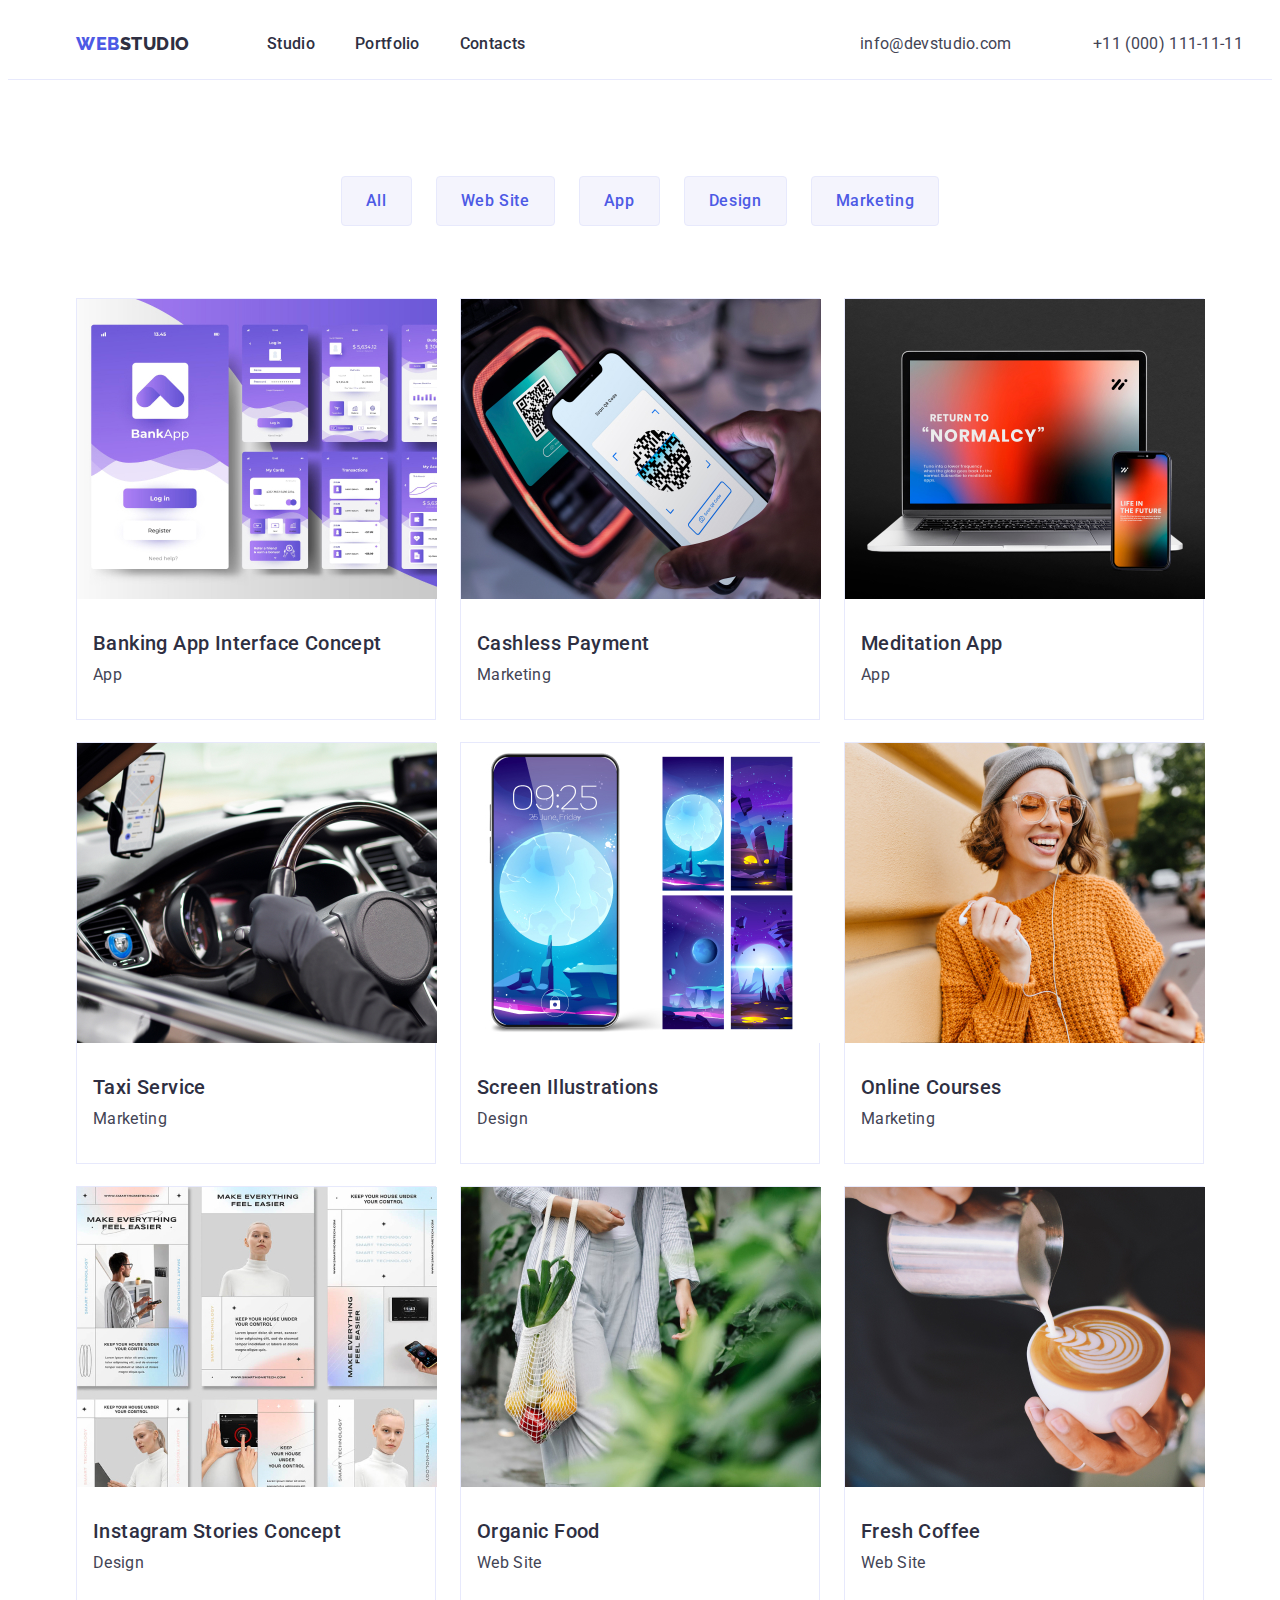
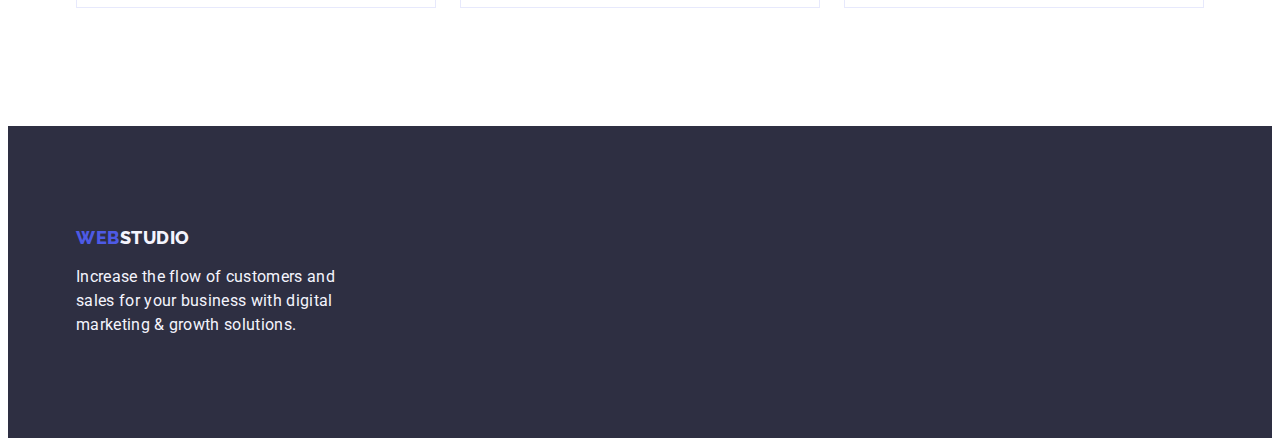
==== commit ce9a9603: "Summary (requared)" ====
--- a/portfolio.html
+++ b/portfolio.html
@@ -69,7 +69,7 @@
           <!-- Portfolio section 1 -->
           <ul class="list card-set">
             <li class="portfolio-card">
-              <a href="" class="link">
+              <a href="" class="link card-design">
                 <img
                   src="./images/portfolio/banking-app.jpg"
                   alt="Banking App Interface Concept"
@@ -83,7 +83,7 @@
               </a>
             </li>
             <li class="portfolio-card">
-              <a href="" class="link">
+              <a href="" class="link card-design">
                 <img
                   src="./images/portfolio/cashless-payment.jpg"
                   alt="Cashless Payment"
@@ -97,7 +97,7 @@
               </a>
             </li>
             <li class="portfolio-card">
-              <a href="" class="link">
+              <a href="" class="link card-design">
                 <img
                   src="./images/portfolio/mediation-app.jpg"
                   alt="Meditation App"
@@ -111,7 +111,7 @@
               </a>
             </li>
             <li class="portfolio-card">
-              <a href="" class="link">
+              <a href="" class="link card-design">
                 <img
                   src="./images/portfolio/taxi-service.jpg"
                   alt="Taxi Service"
@@ -125,7 +125,7 @@
               </a>
             </li>
             <li class="portfolio-card">
-              <a href="" class="link">
+              <a href="" class="link card-design">
                 <img
                   src="./images/portfolio/screen-illustration.jpg"
                   alt="Screen Illustrations"
@@ -139,7 +139,7 @@
               </a>
             </li>
             <li class="portfolio-card">
-              <a href="" class="link">
+              <a href="" class="link card-design">
                 <img
                   src="./images/portfolio/online-courses.jpg"
                   alt="Online Courses"
@@ -153,7 +153,7 @@
               </a>
             </li>
             <li class="portfolio-card">
-              <a href="" class="link">
+              <a href="" class="link card-design">
                 <img
                   src="./images/portfolio/instagram-concept.jpg"
                   alt="Instagram Stories Concept"
@@ -167,7 +167,7 @@
               </a>
             </li>
             <li class="portfolio-card">
-              <a href="" class="link">
+              <a href="" class="link card-design">
                 <img
                   src="./images/portfolio/organic-food.jpg"
                   alt="Organic Food"
@@ -181,7 +181,7 @@
               </a>
             </li>
             <li class="portfolio-card">
-              <a href="" class="link">
+              <a href="" class="link card-design">
                 <img
                   src="./images/portfolio/fresh-coffee.jpg"
                   alt="Fresh Coffee"
--- a/css/styles.css
+++ b/css/styles.css
@@ -58,7 +58,7 @@
   gap: 24px;
 }
 .about-list {
-  flex-basis: calc((100% - (var(--items) -1) * var(--indent)) / var(--items));
+  flex-basis: calc((100% - 3 * 24px) / 4);
 }
 .link,
 .contacts {
@@ -130,7 +130,6 @@
 .nav-list {
   width: 261px;
 
-  padding: 24px 0;
   gap: 40px;
 }
 .nav-menu {
@@ -140,6 +139,7 @@
   letter-spacing: 0.02em;
   color: var(--color-navy-blue);
   margin-right: 0;
+  padding: 24px 0;
 }
 .nav-menu:hover,
 .nav-menu:focus {
@@ -223,9 +223,7 @@
 .card-set {
   display: flex;
   flex-wrap: wrap;
-  gap: var(--indent);
   gap: 24px;
-  row-gap: 48px;
 }
 .team-list {
   background-color: var(--color-white);
@@ -301,6 +299,8 @@
   flex-basis: calc((100% - var(--indent) * (var(--items) -1)) / var(--items));
   width: 360px;
   height: 420px;
+}
+.card-design {
   border: 1px solid var(--color-cornflower);
 }
 .portfolio-item {
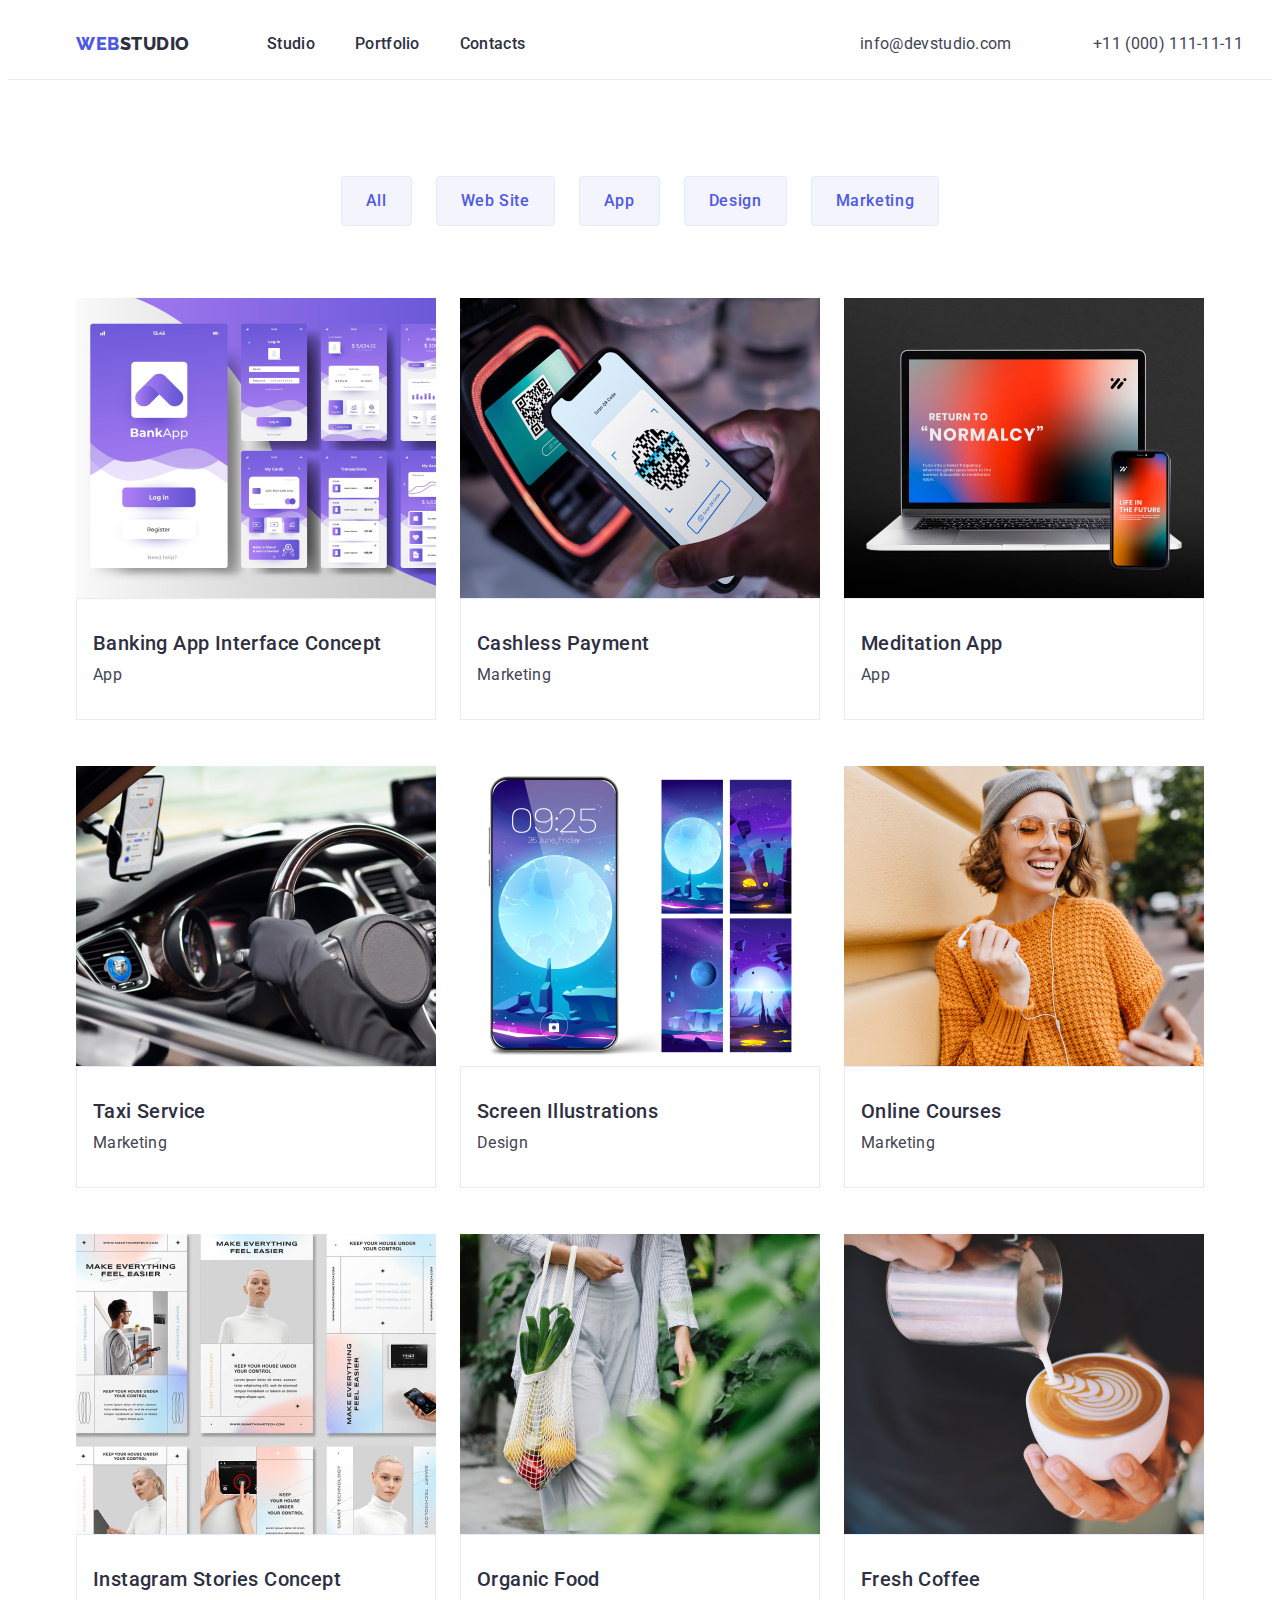
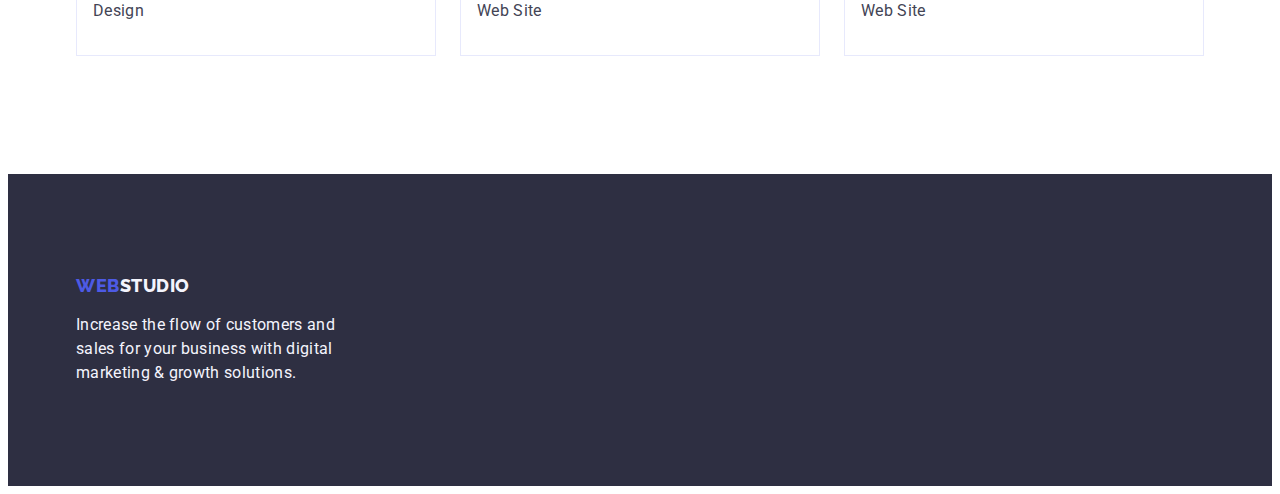
==== commit 4b556a33: "Flex-styles.css" ====
--- a/portfolio.html
+++ b/portfolio.html
@@ -67,9 +67,9 @@
             <li><button class="btn" type="button">Marketing</button></li>
           </ul>
           <!-- Portfolio section 1 -->
-          <ul class="list card-set">
-            <li class="portfolio-card">
-              <a href="" class="link card-design">
+          <ul class="list card-set portfolio-list">
+            <li class="portfolio-card">
+              <a href="" class="link">
                 <img
                   src="./images/portfolio/banking-app.jpg"
                   alt="Banking App Interface Concept"
@@ -83,7 +83,7 @@
               </a>
             </li>
             <li class="portfolio-card">
-              <a href="" class="link card-design">
+              <a href="" class="link">
                 <img
                   src="./images/portfolio/cashless-payment.jpg"
                   alt="Cashless Payment"
@@ -97,7 +97,7 @@
               </a>
             </li>
             <li class="portfolio-card">
-              <a href="" class="link card-design">
+              <a href="" class="link">
                 <img
                   src="./images/portfolio/mediation-app.jpg"
                   alt="Meditation App"
@@ -111,7 +111,7 @@
               </a>
             </li>
             <li class="portfolio-card">
-              <a href="" class="link card-design">
+              <a href="" class="link">
                 <img
                   src="./images/portfolio/taxi-service.jpg"
                   alt="Taxi Service"
@@ -125,7 +125,7 @@
               </a>
             </li>
             <li class="portfolio-card">
-              <a href="" class="link card-design">
+              <a href="" class="link">
                 <img
                   src="./images/portfolio/screen-illustration.jpg"
                   alt="Screen Illustrations"
@@ -139,7 +139,7 @@
               </a>
             </li>
             <li class="portfolio-card">
-              <a href="" class="link card-design">
+              <a href="" class="link">
                 <img
                   src="./images/portfolio/online-courses.jpg"
                   alt="Online Courses"
@@ -153,7 +153,7 @@
               </a>
             </li>
             <li class="portfolio-card">
-              <a href="" class="link card-design">
+              <a href="" class="link">
                 <img
                   src="./images/portfolio/instagram-concept.jpg"
                   alt="Instagram Stories Concept"
@@ -167,7 +167,7 @@
               </a>
             </li>
             <li class="portfolio-card">
-              <a href="" class="link card-design">
+              <a href="" class="link">
                 <img
                   src="./images/portfolio/organic-food.jpg"
                   alt="Organic Food"
@@ -181,7 +181,7 @@
               </a>
             </li>
             <li class="portfolio-card">
-              <a href="" class="link card-design">
+              <a href="" class="link">
                 <img
                   src="./images/portfolio/fresh-coffee.jpg"
                   alt="Fresh Coffee"
--- a/css/styles.css
+++ b/css/styles.css
@@ -300,11 +300,12 @@
   width: 360px;
   height: 420px;
 }
-.card-design {
-  border: 1px solid var(--color-cornflower);
+.portfolio-list {
+  row-gap: 48px;
 }
 .portfolio-item {
   padding: 32px 16px;
+  border: 1px solid var(--color-cornflower);
 }
 /* Footer section styles */
 .footer-section {
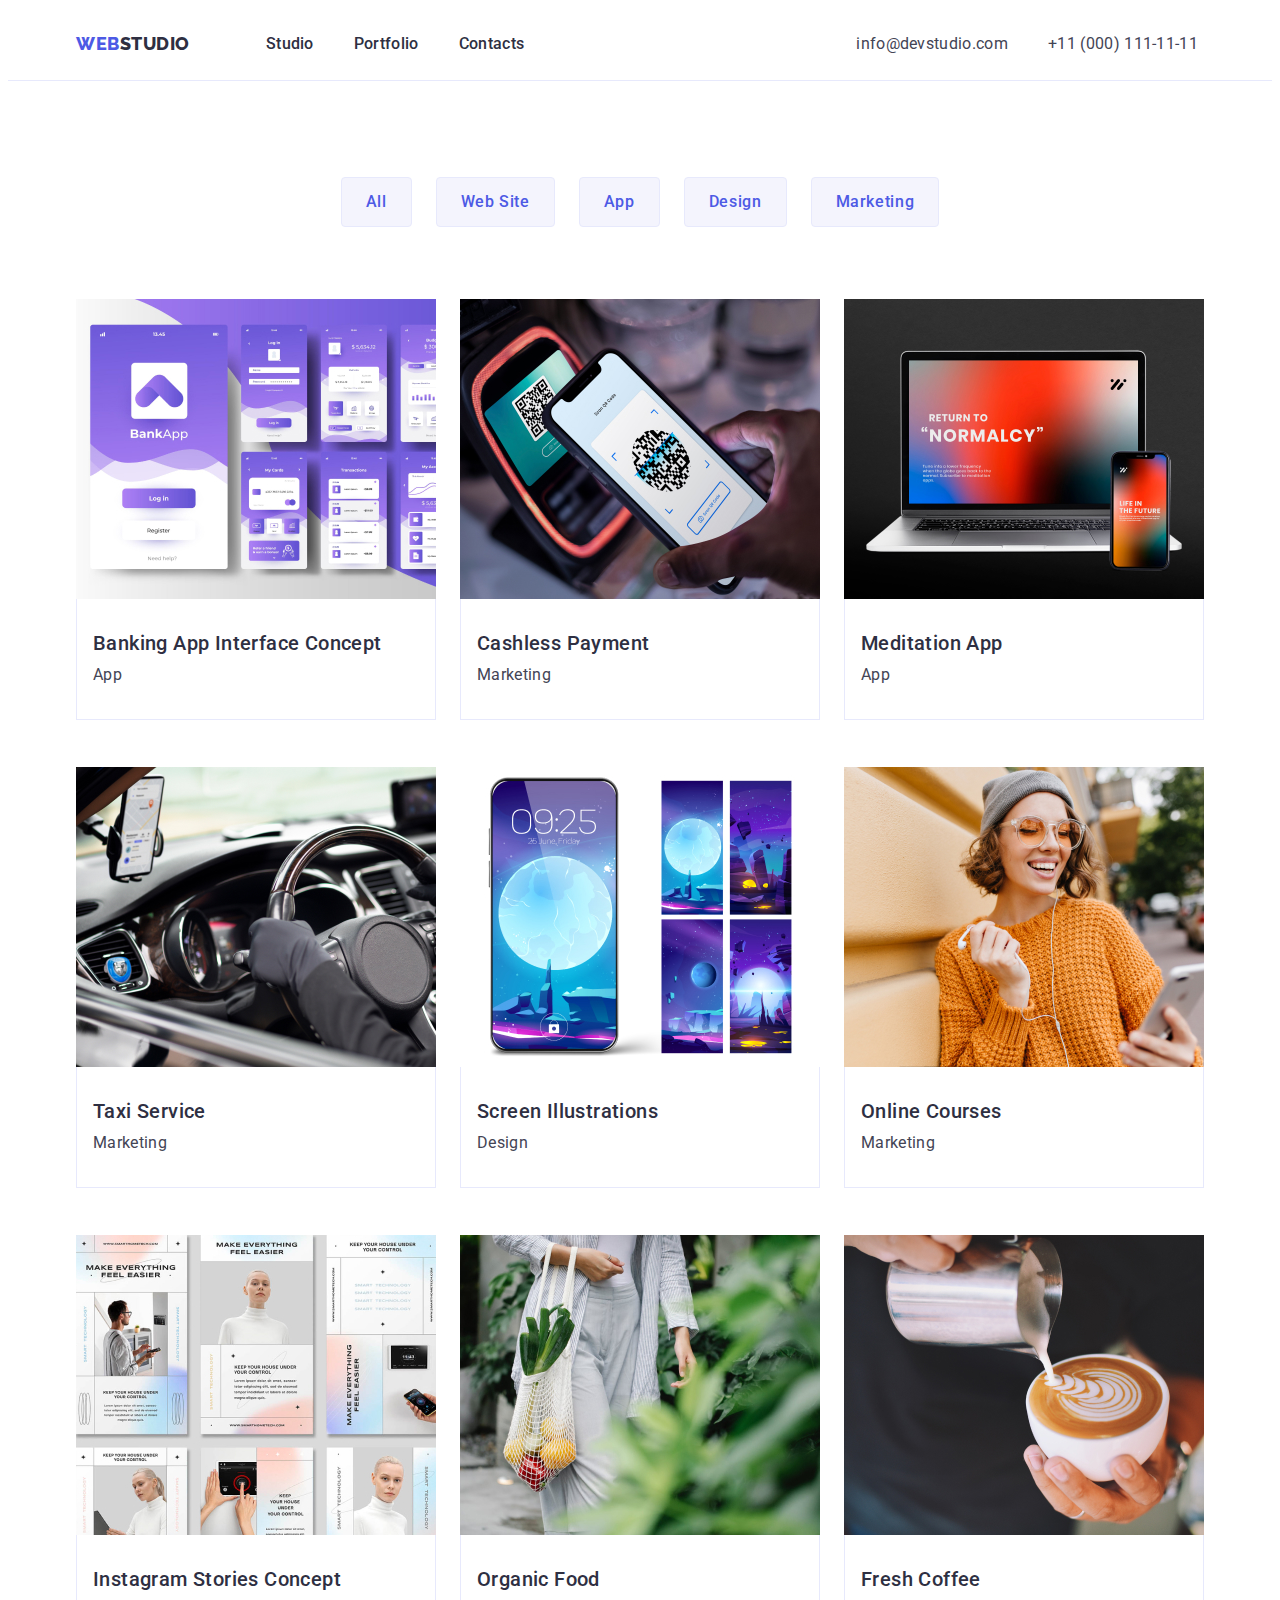
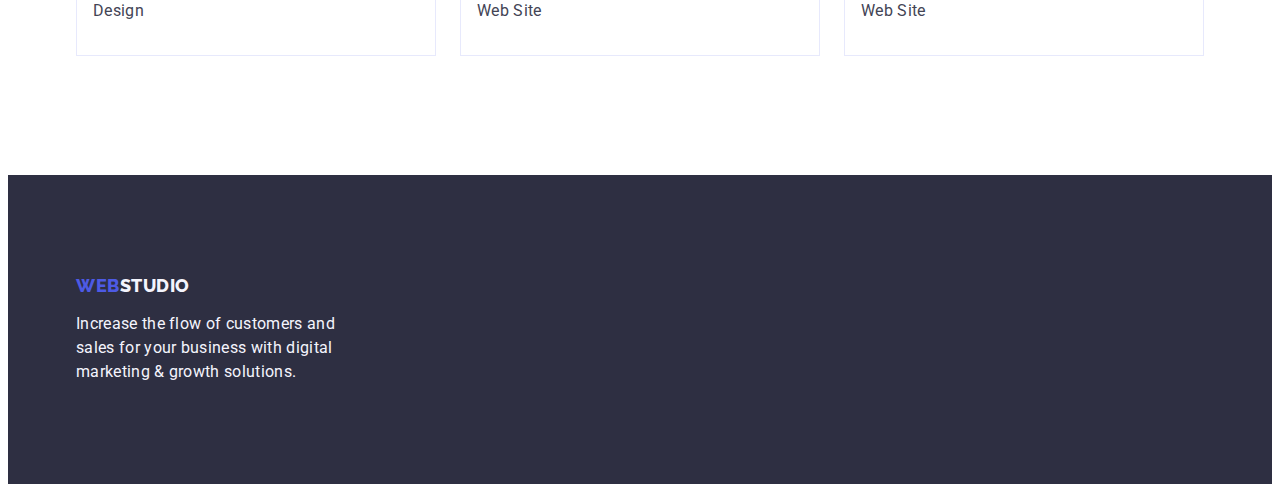
==== commit bcf4be00: "Summary (requared).css" ====
--- a/portfolio.html
+++ b/portfolio.html
@@ -39,14 +39,12 @@
         <address class="contacts">
           <ul class="list contacts-list">
             <li>
-              <a
-                class="link contacts-link mail"
-                href="mailto:info@devstudio.com"
+              <a class="link contacts-link" href="mailto:info@devstudio.com"
                 >info@devstudio.com</a
               >
             </li>
             <li>
-              <a class="link contacts-link phone" href="tel:+110001111111"
+              <a class="link contacts-link" href="tel:+110001111111"
                 >+11 (000) 111-11-11</a
               >
             </li>
@@ -58,7 +56,7 @@
       <section class="portfolio-section">
         <!-- Portfolio navigate -->
         <div class="container">
-          <h1 hidden>Portfolio</h1>
+          <h1 class="text not-visible" hidden>Portfolio</h1>
           <ul class="list buttons-group">
             <li><button class="btn" type="button">All</button></li>
             <li><button class="btn" type="button">Web Site</button></li>
--- a/css/styles.css
+++ b/css/styles.css
@@ -71,7 +71,6 @@
 }
 .header-section {
   border-bottom: 1px solid var(--color-cornflower);
-  height: 72px;
 }
 .heder-container {
   display: flex;
@@ -91,7 +90,7 @@
   letter-spacing: 0.03em;
   text-transform: uppercase;
   color: var(--color-iris);
-  width: 115px;
+
   padding: 24px 0;
   margin-right: 76px;
 }
@@ -128,8 +127,6 @@
 }
 /* Header styles */
 .nav-list {
-  width: 261px;
-
   gap: 40px;
 }
 .nav-menu {
@@ -147,6 +144,8 @@
 }
 .contacts-list {
   gap: 40px;
+  padding: 24px 0;
+  margin-left: 332px;
 }
 .contacts-link {
   color: var(--main-color-slate);
@@ -155,16 +154,7 @@
 .contacts-link:focus {
   color: var(--color-ocean);
 }
-.mail {
-  width: 153px;
-  height: 24px;
-  margin: 24px 0 24px 332px;
-}
-.phone {
-  width: 151px;
-  height: 24px;
-  margin: 24px 0 24px 40px;
-}
+
 /* Hero section styles */
 .hero {
   background-color: var(--color-navy-blue);
@@ -212,7 +202,14 @@
 .section {
   padding: 120px 0;
 }
+.not-visible {
+  visibility: hidden;
+}
+
 /* Gallery section styles */
+.gallery-section {
+  padding-top: 0;
+}
 
 /* Team section styles */
 .team-section {
@@ -231,14 +228,14 @@
     0px 1px 1px rgba(46, 47, 66, 0.16), 0px 2px 1px rgba(46, 47, 66, 0.08);
   border-radius: 0px 0px 4px 4px;
   padding: 0px 0px 32px;
+  gap: 32px;
+  display: flex;
+  flex-wrap: wrap;
+  justify-content: center;
   flex-basis: calc((100% - var(--indent) * (var(--items) -1)) / var(--items));
 }
 
 .team-information {
-  padding: 32px 16px;
-  display: flex;
-  flex-direction: column;
-  justify-content: center;
   text-align: center;
 }
 
@@ -273,13 +270,6 @@
   box-shadow: 0px 3px 1px rgba(0, 0, 0, 0.1), 0px 2px 1px rgba(0, 0, 0, 0.08),
     0px 2px 2px rgba(0, 0, 0, 0.12);
 
-  font-weight: 500;
-  font-size: 16px;
-  line-height: 1.5;
-
-  text-align: center;
-  letter-spacing: 0.04em;
-
   color: var(--color-white);
   cursor: pointer;
   border: 1px solid transparent;
@@ -306,6 +296,7 @@
 .portfolio-item {
   padding: 32px 16px;
   border: 1px solid var(--color-cornflower);
+  border-top: none;
 }
 /* Footer section styles */
 .footer-section {
@@ -328,10 +319,6 @@
   color: var(--color-cloud);
 }
 .footer-section {
-  height: 312px;
-  display: flex;
-  flex-direction: row;
-  align-items: center;
   padding: 100px 0;
 }
 .logo-footer {
